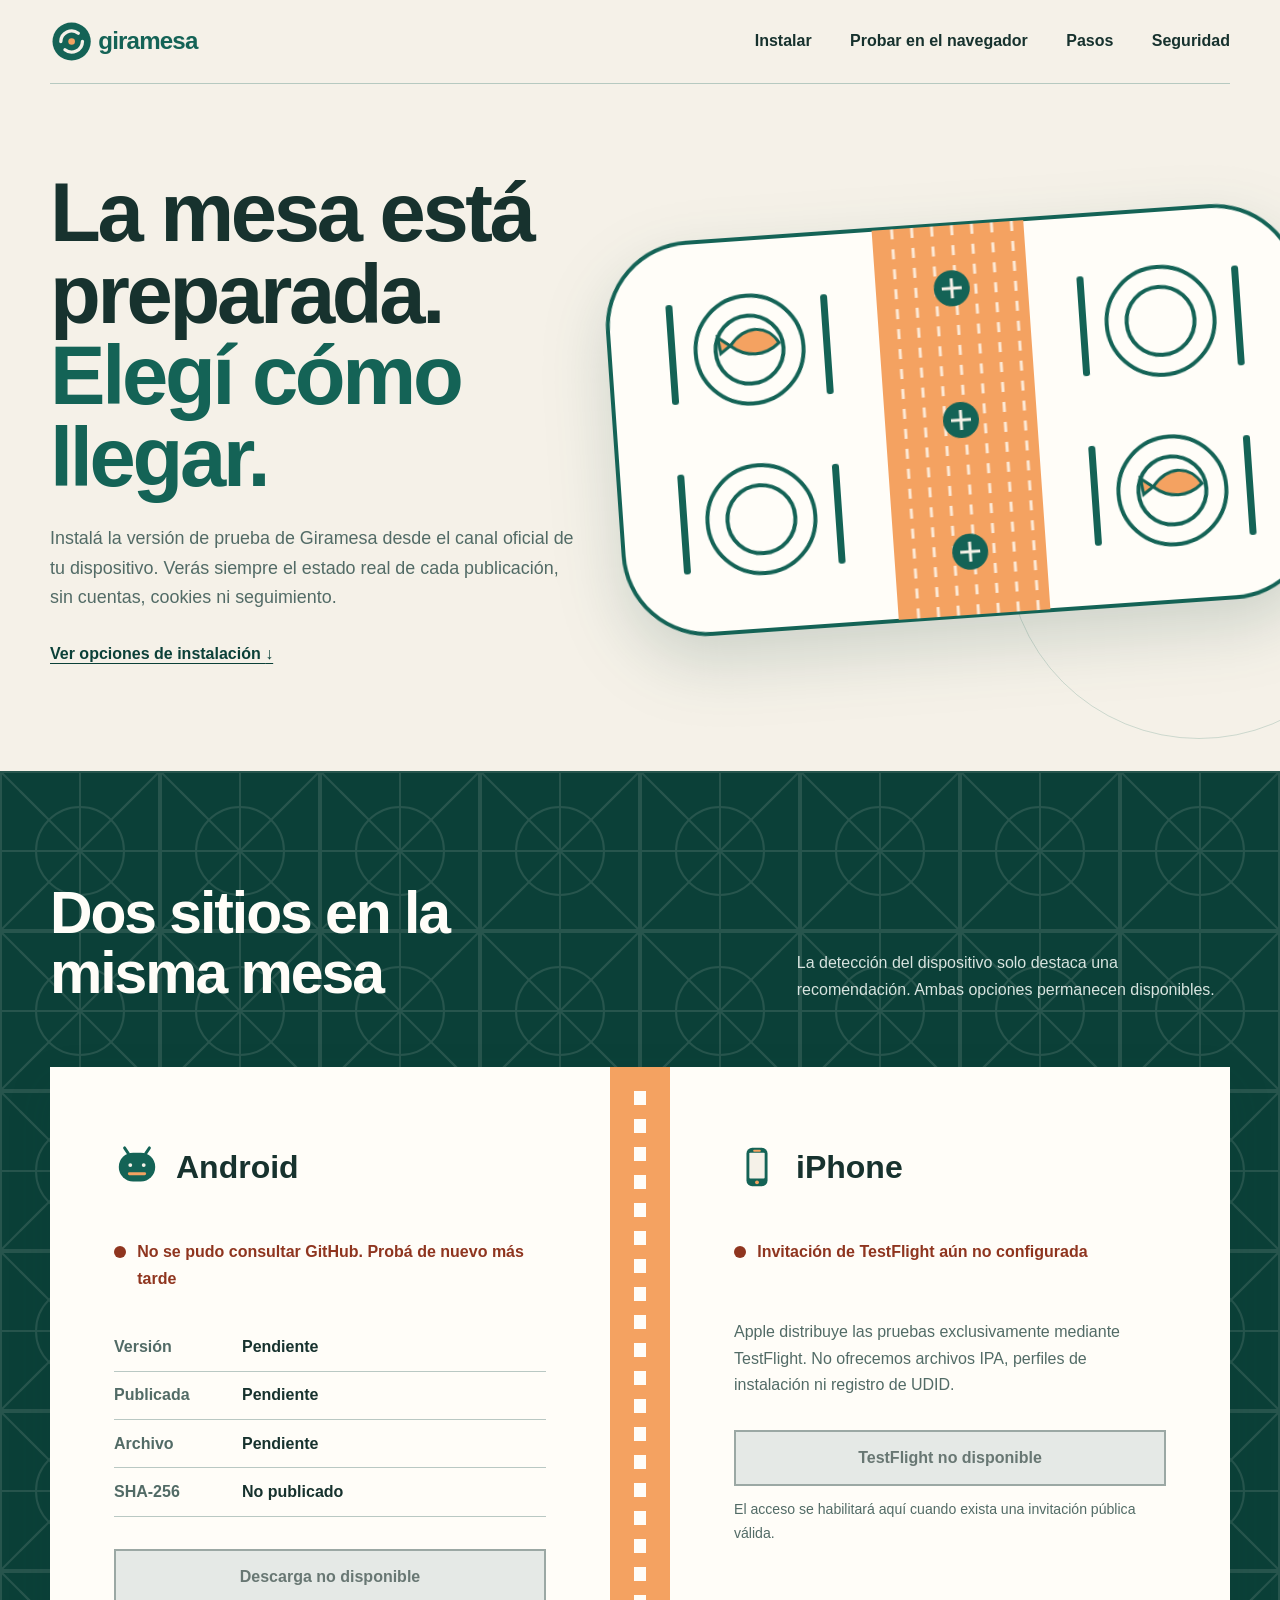
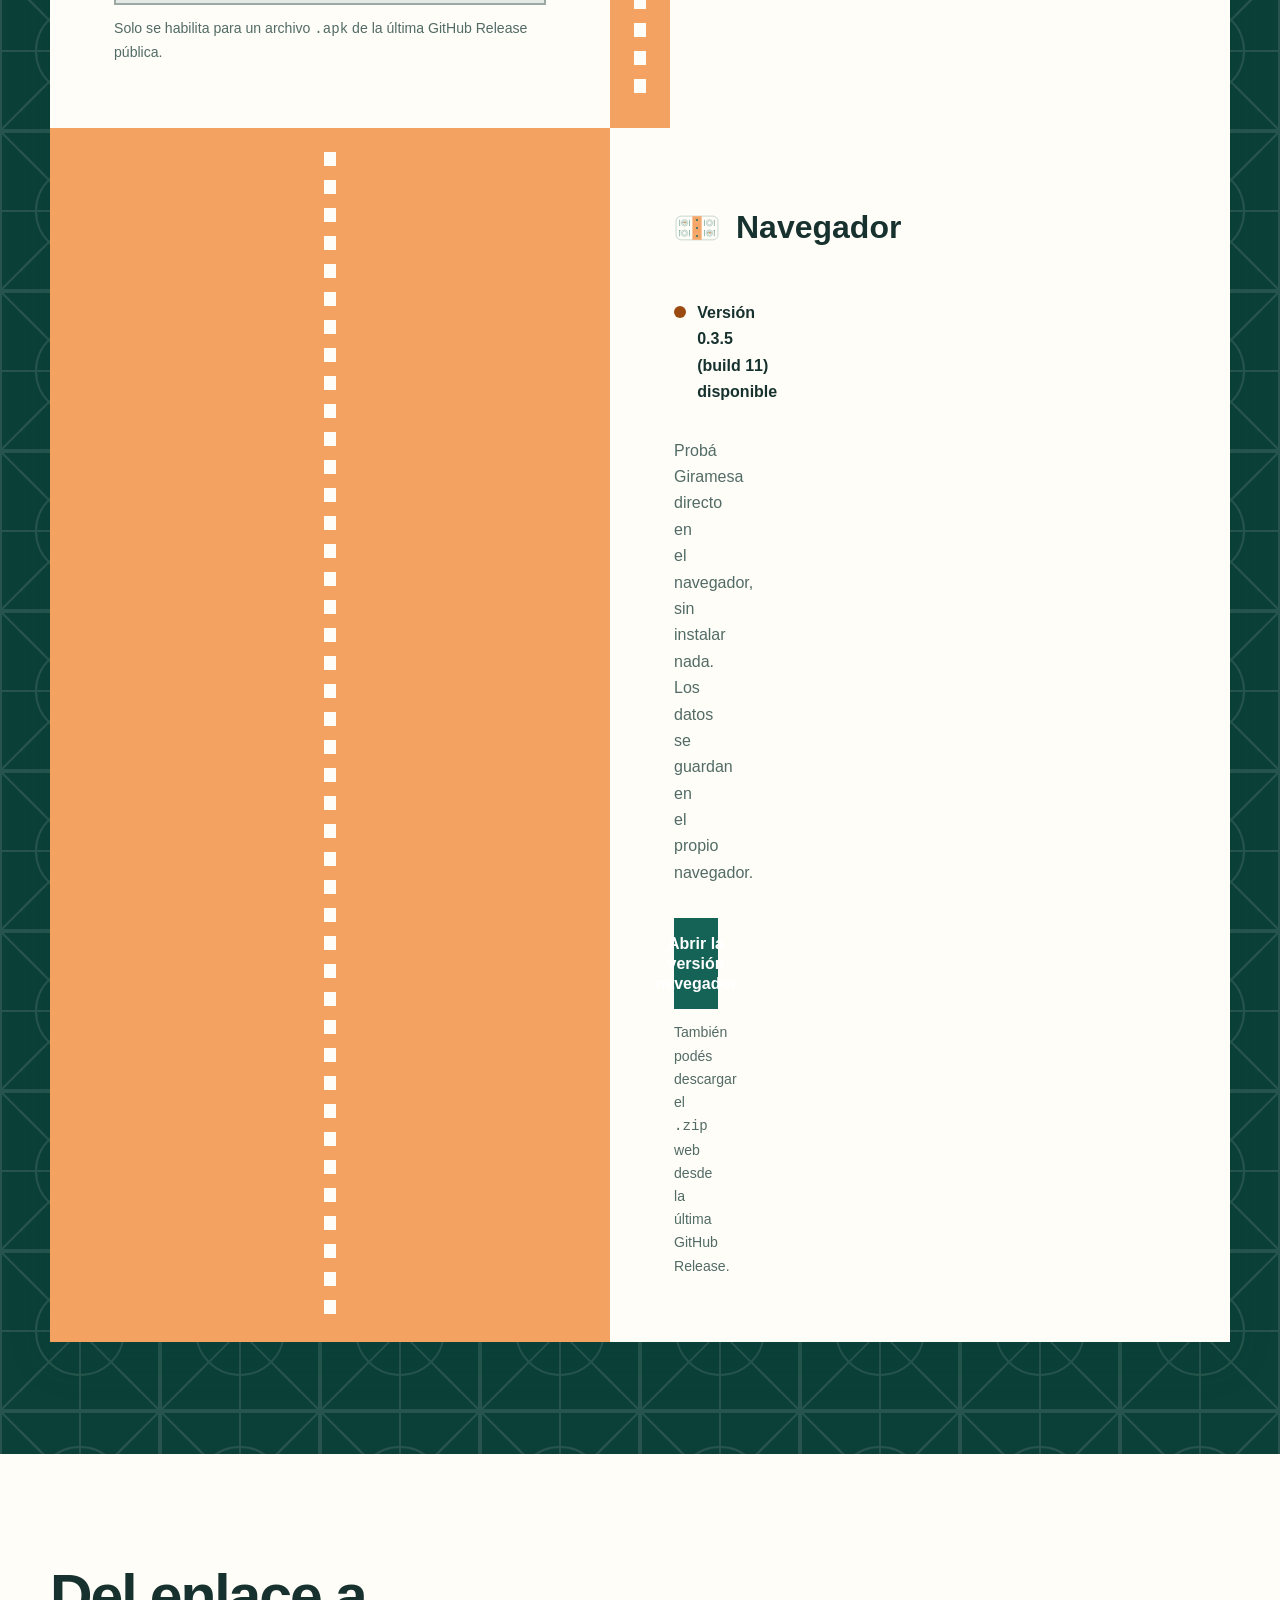
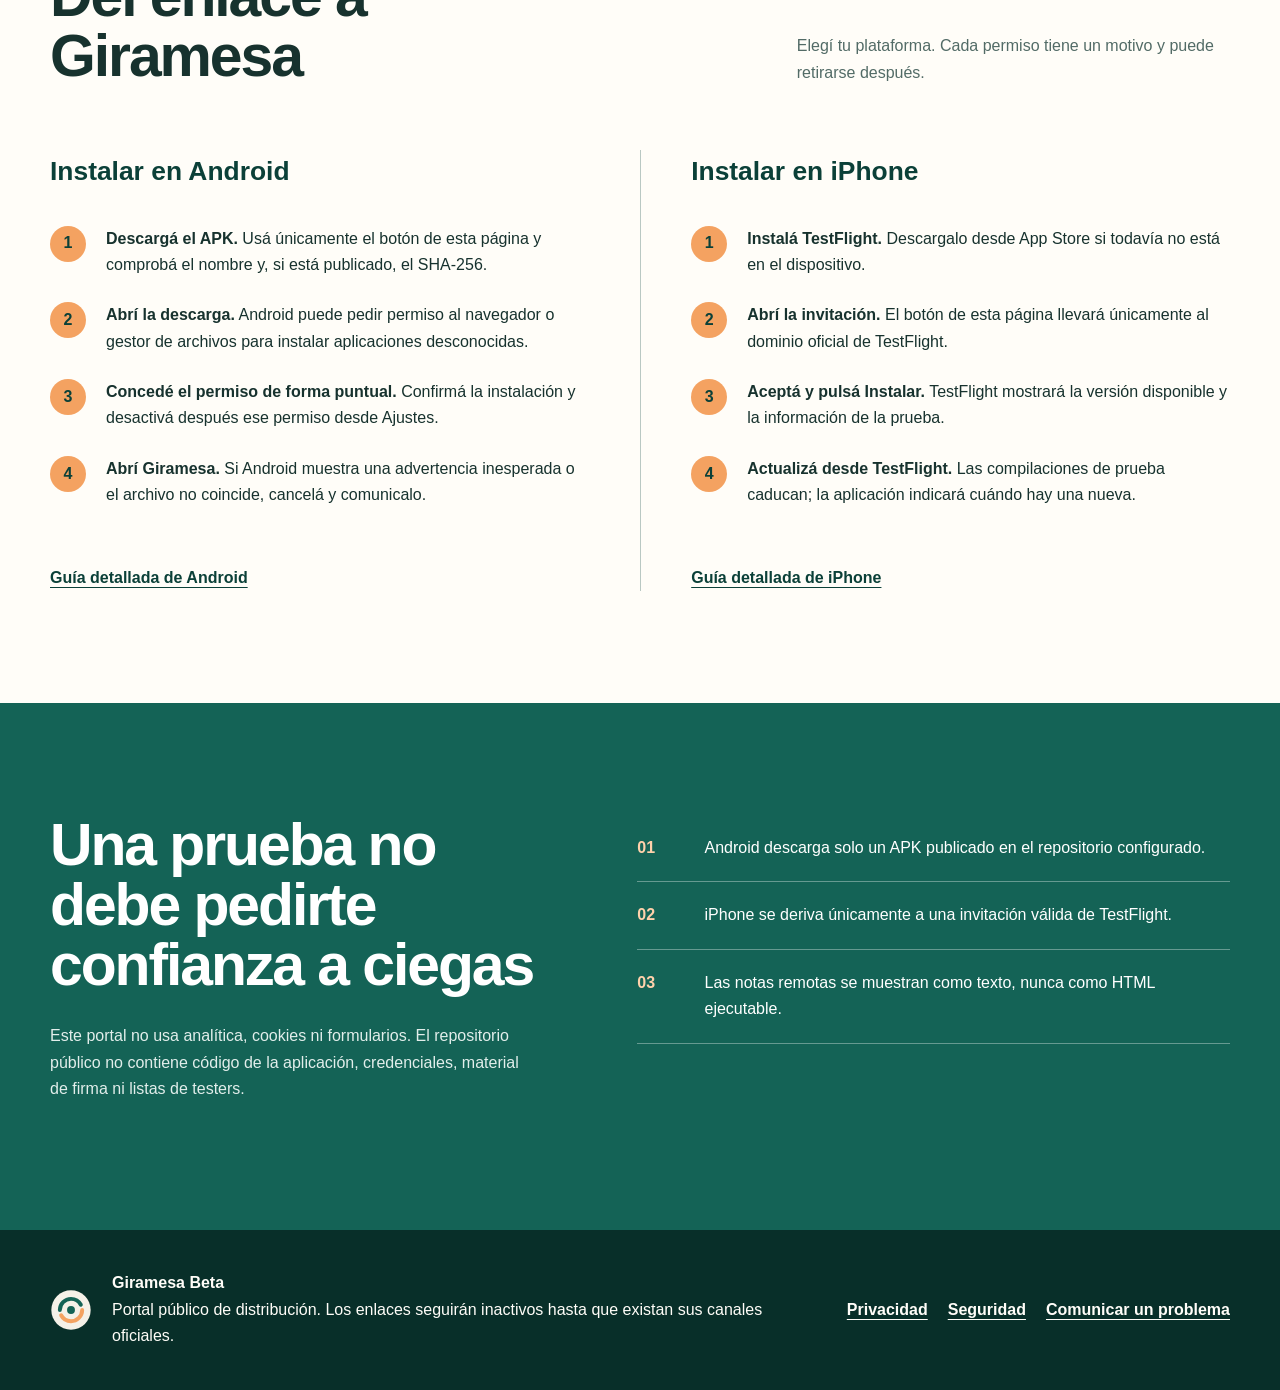
==== docs/index.html @ 60358511 "docs: refresh browser version to 0.3.5+11 (thumb-first bottom bar)" ====
<!doctype html>
<html lang="es">
<head>
  <meta charset="utf-8">
  <meta name="viewport" content="width=device-width, initial-scale=1">
  <meta name="description" content="Portal público de instalación de las versiones de prueba de Giramesa para Android y iPhone.">
  <meta name="referrer" content="no-referrer">
  <meta http-equiv="Content-Security-Policy" content="default-src 'self'; script-src 'self'; style-src 'self'; img-src 'self' data:; connect-src https://api.github.com https://github.com https://release-assets.githubusercontent.com; object-src 'none'; base-uri 'none'; form-action 'none'; upgrade-insecure-requests">
  <title>Giramesa | Versiones de prueba</title>
  <link rel="icon" href="assets/mark.svg" type="image/svg+xml">
  <link rel="stylesheet" href="styles.css">
  <script src="config.js" defer></script>
  <script src="app.js" defer></script>
</head>
<body>
  <!--
  THESIS: Una mesa corrida convierte dos instalaciones distintas en un recorrido compartido y rechaza el escaparate SaaS de tarjetas genéricas.
  OWN-WORLD: Mantel marfil, corredor verde, sobremesa naranja, líneas de azulejo y controles que se leen como carteles de mercado gaditano.
  STORY: La persona reconoce su plataforma, comprueba el estado real, instala con seguridad y sabe dónde pedir ayuda.
  FIRST VIEWPORT: Marca y promesa ocupan la cabecera izquierda; una mesa cenital cruza hacia dos puestos Android/iPhone con la acción Android visible.
  FORM: Mesa corrida gaditana, séptima dirección fundamentada, clave 6f378a23.
  FINISH: unreviewed and undocumented is unfinished; this build ends with the finish review, the verdict, and DESIGN.md
  -->
  <a class="skip-link" href="#contenido">Saltar al contenido</a>
  <header class="site-header">
    <a class="brand" href="#inicio" aria-label="Giramesa, inicio"><img src="assets/wordmark.svg" alt="Giramesa" width="214" height="52"></a>
    <nav aria-label="Navegación principal">
      <a href="#descargas">Instalar</a><a href="./app/">Probar en el navegador</a><a href="#pasos">Pasos</a><a href="#seguridad">Seguridad</a>
    </nav>
  </header>
  <main id="contenido">
    <section class="hero" id="inicio" aria-labelledby="hero-title">
      <div class="hero-copy">
        <h1 id="hero-title">La mesa está preparada.<br><span>Elegí cómo llegar.</span></h1>
        <p class="hero-summary">Instalá la versión de prueba de Giramesa desde el canal oficial de tu dispositivo. Verás siempre el estado real de cada publicación, sin cuentas, cookies ni seguimiento.</p>
        <a class="text-link" href="#descargas">Ver opciones de instalación <span aria-hidden="true">↓</span></a>
      </div>
      <div class="table-scene" aria-hidden="true"><img src="assets/shared-table.svg" alt=""></div>
    </section>
    <section class="downloads" id="descargas" aria-labelledby="downloads-title">
      <div class="section-heading">
        <h2 id="downloads-title">Dos sitios en la misma mesa</h2>
        <p>La detección del dispositivo solo destaca una recomendación. Ambas opciones permanecen disponibles.</p>
      </div>
      <div class="platform-table">
        <article class="platform android" id="android" data-platform="android" aria-labelledby="android-title">
          <div class="place-label">
            <img src="assets/android-mark.svg" alt="" width="46" height="46">
            <div><p class="recommendation" hidden>Recomendado para este dispositivo</p><h3 id="android-title">Android</h3></div>
          </div>
          <div class="release-state" id="android-state" role="status" aria-live="polite"><span class="state-dot" aria-hidden="true"></span><span id="android-status">Consultando la última publicación…</span></div>
          <dl class="release-meta">
            <div><dt>Versión</dt><dd id="android-version">Pendiente</dd></div>
            <div><dt>Publicada</dt><dd id="android-date">Pendiente</dd></div>
            <div><dt>Archivo</dt><dd id="android-file">Pendiente</dd></div>
            <div><dt>SHA-256</dt><dd id="android-checksum">No publicado</dd></div>
          </dl>
          <a class="button primary" id="android-download" aria-disabled="true" tabindex="-1">Descarga no disponible</a>
          <p class="action-note">Solo se habilita para un archivo <code>.apk</code> de la última GitHub Release pública.</p>
          <details class="release-notes" id="release-notes-panel" hidden><summary>Qué cambia en esta versión</summary><p id="android-notes"></p></details>
        </article>
        <div class="table-divider" aria-hidden="true"><span></span></div>
        <article class="platform ios" id="iphone" data-platform="ios" aria-labelledby="ios-title">
          <div class="place-label">
            <img src="assets/apple-mark.svg" alt="" width="46" height="46">
            <div><p class="recommendation" hidden>Recomendado para este dispositivo</p><h3 id="ios-title">iPhone</h3></div>
          </div>
          <div class="release-state is-unavailable" id="ios-state" role="status"><span class="state-dot" aria-hidden="true"></span><span id="ios-status">Invitación de TestFlight aún no configurada</span></div>
          <p class="platform-copy">Apple distribuye las pruebas exclusivamente mediante TestFlight. No ofrecemos archivos IPA, perfiles de instalación ni registro de UDID.</p>
          <a class="button secondary" id="ios-testflight" aria-disabled="true" tabindex="-1">TestFlight no disponible</a>
          <p class="action-note">El acceso se habilitará aquí cuando exista una invitación pública válida.</p>
        </article>
        <div class="table-divider" aria-hidden="true"><span></span></div>
        <article class="platform web" id="navegador" data-platform="web" aria-labelledby="web-title">
          <div class="place-label">
            <img src="assets/shared-table.svg" alt="" width="46" height="46">
            <div><p class="recommendation" hidden>Sin instalación</p><h3 id="web-title">Navegador</h3></div>
          </div>
          <div class="release-state" id="web-state" role="status"><span class="state-dot" aria-hidden="true"></span><span id="web-status">Versión 0.3.5 (build 11) disponible</span></div>
          <p class="platform-copy">Probá Giramesa directo en el navegador, sin instalar nada. Los datos se guardan en el propio navegador.</p>
          <a class="button primary" id="web-open" href="./app/">Abrir la versión navegador</a>
          <p class="action-note">También podés descargar el <code>.zip</code> web desde la última GitHub Release.</p>
        </article>
      </div>
    </section>
    <section class="steps" id="pasos" aria-labelledby="steps-title">
      <div class="section-heading compact"><h2 id="steps-title">Del enlace a Giramesa</h2><p>Elegí tu plataforma. Cada permiso tiene un motivo y puede retirarse después.</p></div>
      <div class="step-lanes">
        <section aria-labelledby="android-steps-title">
          <h3 id="android-steps-title">Instalar en Android</h3>
          <ol>
            <li><strong>Descargá el APK.</strong> Usá únicamente el botón de esta página y comprobá el nombre y, si está publicado, el SHA-256.</li>
            <li><strong>Abrí la descarga.</strong> Android puede pedir permiso al navegador o gestor de archivos para instalar aplicaciones desconocidas.</li>
            <li><strong>Concedé el permiso de forma puntual.</strong> Confirmá la instalación y desactivá después ese permiso desde Ajustes.</li>
            <li><strong>Abrí Giramesa.</strong> Si Android muestra una advertencia inesperada o el archivo no coincide, cancelá y comunicalo.</li>
          </ol>
          <a class="doc-link" href="https://github.com/wertyMSD/giramesa-beta/blob/main/android/INSTALL.md">Guía detallada de Android</a>
        </section>
        <section aria-labelledby="ios-steps-title">
          <h3 id="ios-steps-title">Instalar en iPhone</h3>
          <ol>
            <li><strong>Instalá TestFlight.</strong> Descargalo desde App Store si todavía no está en el dispositivo.</li>
            <li><strong>Abrí la invitación.</strong> El botón de esta página llevará únicamente al dominio oficial de TestFlight.</li>
            <li><strong>Aceptá y pulsá Instalar.</strong> TestFlight mostrará la versión disponible y la información de la prueba.</li>
            <li><strong>Actualizá desde TestFlight.</strong> Las compilaciones de prueba caducan; la aplicación indicará cuándo hay una nueva.</li>
          </ol>
          <a class="doc-link" href="https://github.com/wertyMSD/giramesa-beta/blob/main/ios/TESTFLIGHT.md">Guía detallada de iPhone</a>
        </section>
      </div>
    </section>
    <section class="trust" id="seguridad" aria-labelledby="trust-title">
      <div><h2 id="trust-title">Una prueba no debe pedirte confianza a ciegas</h2><p>Este portal no usa analítica, cookies ni formularios. El repositorio público no contiene código de la aplicación, credenciales, material de firma ni listas de testers.</p></div>
      <ul class="trust-list">
        <li><span>01</span> Android descarga solo un APK publicado en el repositorio configurado.</li>
        <li><span>02</span> iPhone se deriva únicamente a una invitación válida de TestFlight.</li>
        <li><span>03</span> Las notas remotas se muestran como texto, nunca como HTML ejecutable.</li>
      </ul>
    </section>
  </main>
  <footer>
    <img src="assets/mark.svg" alt="" width="42" height="42">
    <p><strong>Giramesa Beta</strong><br>Portal público de distribución. Los enlaces seguirán inactivos hasta que existan sus canales oficiales.</p>
    <div><a href="https://github.com/wertyMSD/giramesa-beta/blob/main/PRIVACY.md">Privacidad</a><a href="https://github.com/wertyMSD/giramesa-beta/blob/main/SECURITY.md">Seguridad</a><a id="feedback-link" href="https://github.com/wertyMSD/giramesa-beta/issues/new/choose" rel="noopener noreferrer">Comunicar un problema</a></div>
  </footer>
</body>
</html>
---- docs/styles.css ----
:root {
  --green: #146356;
  --green-dark: #0b4038;
  --orange: #f4a261;
  --orange-dark: #9b4b11;
  --cream: #f5f1e8;
  --paper: #fffdf8;
  --ink: #17322e;
  --muted: #526b66;
  --line: #b9c8c3;
  --error: #8f351f;
  --focus: #005fcc;
  --shadow: 0 18px 42px rgba(11, 64, 56, 0.14);
  --body-font: Aptos, "Trebuchet MS", Verdana, sans-serif;
}

* { box-sizing: border-box; }
html { scroll-behavior: smooth; background: var(--cream); }
body {
  margin: 0;
  color: var(--ink);
  background: var(--cream);
  font-family: var(--body-font);
  font-size: 1rem;
  line-height: 1.65;
}
a { color: inherit; }
a:focus-visible, summary:focus-visible { outline: 3px solid var(--focus); outline-offset: 4px; }
.skip-link { position: fixed; z-index: 100; top: .75rem; left: .75rem; padding: .65rem 1rem; color: white; background: var(--green-dark); transform: translateY(-180%); }
.skip-link:focus { transform: translateY(0); }
.site-header { display: flex; align-items: center; justify-content: space-between; width: min(1180px, calc(100% - 40px)); margin: 0 auto; padding: 1.25rem 0; border-bottom: 1px solid rgba(20, 99, 86, .28); }
.brand { display: inline-flex; }
.brand img { display: block; width: 178px; height: auto; }
nav { display: flex; gap: clamp(1rem, 3vw, 2.6rem); }
nav a, footer a, .text-link, .doc-link { font-weight: 700; text-decoration-thickness: 1px; text-underline-offset: .28em; }
nav a { text-decoration: none; }
nav a:hover { text-decoration: underline; }
main { overflow: hidden; }
.hero { position: relative; display: grid; grid-template-columns: minmax(0, .9fr) minmax(420px, 1.1fr); align-items: center; min-height: 650px; width: min(1280px, 100%); margin: 0 auto; padding: 5.5rem max(20px, calc((100% - 1180px) / 2)) 6.5rem; }
.hero::after { position: absolute; right: -7rem; bottom: 2rem; width: 24rem; height: 24rem; border: 1px solid rgba(20, 99, 86, .18); border-radius: 50%; content: ""; }
.hero-copy { position: relative; z-index: 2; min-width: 0; max-width: 680px; }
h1, h2, h3, p { margin-top: 0; }
h1 { max-width: 12ch; margin-bottom: 1.6rem; font-size: clamp(3rem, 6.5vw, 5.6rem); line-height: .98; letter-spacing: -.04em; }
h1 span { color: var(--green); }
.hero-summary { max-width: 64ch; margin-bottom: 1.75rem; color: var(--muted); font-size: 1.12rem; }
.text-link { color: var(--green-dark); }
.table-scene { position: relative; z-index: 1; width: min(760px, 64vw); margin-right: -18vw; transform: rotate(-4deg); filter: drop-shadow(0 26px 32px rgba(11, 64, 56, .17)); animation: settle-table 700ms cubic-bezier(.16, 1, .3, 1) both; }
.table-scene img { display: block; width: 100%; height: auto; }
.downloads { position: relative; padding: 7rem max(20px, calc((100% - 1180px) / 2)); color: var(--paper); background: var(--green-dark); }
.downloads::before { position: absolute; inset: 0; opacity: .12; background-image: url("assets/tile-pattern.svg"); background-size: 160px; content: ""; pointer-events: none; }
.section-heading, .platform-table { position: relative; z-index: 1; }
.section-heading { display: grid; grid-template-columns: minmax(0, 1fr) minmax(280px, .62fr); align-items: end; gap: 3rem; margin-bottom: 4rem; }
.section-heading h2, .trust h2 { max-width: 16ch; margin-bottom: 0; font-size: clamp(2.2rem, 4.6vw, 4.4rem); line-height: 1.02; letter-spacing: -.035em; }
.section-heading p { max-width: 54ch; margin-bottom: 0; color: #d7e3df; }
.platform-table { display: grid; grid-template-columns: minmax(0, 1fr) 60px minmax(0, 1fr); min-height: 560px; color: var(--ink); background: var(--paper); box-shadow: var(--shadow); }
.platform { padding: clamp(2rem, 5vw, 4rem); }
.place-label { display: flex; align-items: center; gap: 1rem; min-height: 72px; margin-bottom: 2.25rem; }
.place-label img { flex: 0 0 auto; }
.recommendation { margin-bottom: .15rem; color: var(--orange-dark); font-size: .78rem; font-weight: 800; letter-spacing: .03em; text-transform: uppercase; }
.platform h3 { margin-bottom: 0; font-size: 2rem; line-height: 1.1; }
.is-recommended .place-label img { border-radius: 50%; box-shadow: 0 0 0 6px var(--orange); }
.release-state { display: flex; align-items: flex-start; gap: .7rem; min-height: 3rem; margin-bottom: 2rem; font-weight: 700; }
.state-dot { flex: 0 0 auto; width: .75rem; height: .75rem; margin-top: .4rem; border-radius: 50%; background: var(--orange-dark); }
.release-state.is-ready .state-dot { background: var(--green); }
.release-state.is-unavailable { color: var(--error); }
.release-state.is-unavailable .state-dot { background: var(--error); }
.release-meta { margin: 0 0 2rem; }
.release-meta div { display: grid; grid-template-columns: 7rem minmax(0, 1fr); gap: 1rem; padding: .65rem 0; border-bottom: 1px solid var(--line); }
.release-meta dt { color: var(--muted); font-weight: 700; }
.release-meta dd { margin: 0; overflow-wrap: anywhere; font-weight: 700; }
.button { display: flex; align-items: center; justify-content: center; width: 100%; min-height: 3.5rem; padding: .85rem 1.25rem; border: 2px solid var(--green); font-weight: 800; line-height: 1.25; text-align: center; text-decoration: none; transition: background-color 180ms ease-out, color 180ms ease-out, transform 180ms ease-out, box-shadow 180ms ease-out; }
.button.primary { color: white; background: var(--green); }
.button.secondary { color: var(--green-dark); background: transparent; }
.button[href]:hover { transform: translateY(-2px); box-shadow: 0 8px 18px rgba(11, 64, 56, .18); }
.button[href]:active { transform: translateY(0); }
.button[aria-disabled="true"] { color: #687773; background: #e5e9e6; border-color: #9ba8a4; cursor: not-allowed; }
.action-note { margin: .75rem 0 0; color: var(--muted); font-size: .88rem; }
code { font-family: "Courier New", monospace; }
.platform-copy { max-width: 54ch; margin-bottom: 2rem; color: var(--muted); }
.release-notes { margin-top: 2rem; border-top: 1px solid var(--line); }
.release-notes summary { padding: 1rem 0; font-weight: 800; cursor: pointer; }
.release-notes p { max-height: 15rem; overflow: auto; white-space: pre-wrap; }
.table-divider { display: flex; align-items: stretch; justify-content: center; padding: 1.5rem 0; background: var(--orange); }
.table-divider span { width: 12px; background: repeating-linear-gradient(to bottom, var(--paper) 0 14px, transparent 14px 28px); }
.steps { padding: 7rem max(20px, calc((100% - 1180px) / 2)); background: var(--paper); }
.steps .section-heading p { color: var(--muted); }
.step-lanes { display: grid; grid-template-columns: repeat(2, minmax(0, 1fr)); gap: clamp(3rem, 8vw, 8rem); }
.step-lanes section { position: relative; }
.step-lanes section + section::before { position: absolute; top: 0; bottom: 0; left: clamp(-4rem, -4vw, -1.5rem); width: 1px; background: var(--line); content: ""; }
.step-lanes h3 { margin-bottom: 2rem; color: var(--green-dark); font-size: 1.65rem; }
.step-lanes ol { margin: 0 0 2rem; padding: 0; list-style: none; counter-reset: steps; }
.step-lanes li { position: relative; min-height: 4.4rem; padding: 0 0 1.5rem 3.5rem; counter-increment: steps; }
.step-lanes li::before { position: absolute; top: 0; left: 0; display: grid; place-items: center; width: 2.25rem; height: 2.25rem; color: var(--green-dark); background: var(--orange); border-radius: 50%; content: counter(steps); font-weight: 900; }
.doc-link { color: var(--green-dark); }
.trust { display: grid; grid-template-columns: minmax(0, .9fr) minmax(360px, 1.1fr); gap: clamp(3rem, 8vw, 8rem); padding: 7rem max(20px, calc((100% - 1180px) / 2)); color: white; background: var(--green); }
.trust h2 { margin-bottom: 1.75rem; }
.trust p { max-width: 58ch; color: #e2eeeb; }
.trust-list { margin: 0; padding: 0; list-style: none; }
.trust-list li { display: grid; grid-template-columns: 3.2rem 1fr; gap: 1rem; padding: 1.25rem 0; border-bottom: 1px solid rgba(255, 255, 255, .35); }
.trust-list span { color: #ffd1ab; font-weight: 900; }
footer { display: grid; grid-template-columns: auto minmax(0, 1fr) auto; align-items: center; gap: 1.25rem; padding: 2.5rem max(20px, calc((100% - 1180px) / 2)); color: var(--paper); background: #082f29; }
footer p { margin: 0; }
footer div { display: flex; flex-wrap: wrap; gap: 1.25rem; }
@keyframes settle-table {
  from { opacity: .35; transform: translateX(4rem) rotate(-7deg); filter: blur(6px) drop-shadow(0 26px 32px rgba(11, 64, 56, .17)); }
  to { opacity: 1; transform: translateX(0) rotate(-4deg); filter: blur(0) drop-shadow(0 26px 32px rgba(11, 64, 56, .17)); }
}
@media (max-width: 900px) {
  .hero { grid-template-columns: minmax(0, 1fr); min-height: auto; padding-top: 4.5rem; }
  .hero > * { min-width: 0; }
  .table-scene { width: 720px; margin: 2.5rem 0 -12rem 18vw; }
  .section-heading { grid-template-columns: 1fr; gap: 1.25rem; }
  .platform-table { grid-template-columns: 1fr; }
  .table-divider { min-height: 46px; padding: 0; }
  .table-divider span { width: 100%; background: repeating-linear-gradient(to right, var(--paper) 0 14px, transparent 14px 28px); }
  .trust { grid-template-columns: 1fr; }
  footer { grid-template-columns: auto 1fr; }
  footer div { grid-column: 1 / -1; }
}
@media (max-width: 640px) {
  .site-header { align-items: flex-start; width: min(100% - 32px, 1180px); }
  .brand img { width: 142px; }
  nav { flex-direction: column; gap: .15rem; align-items: flex-end; }
  nav a { padding: .15rem 0; }
  .hero { padding: 3.5rem 16px 5rem; }
  h1 { font-size: clamp(2.8rem, 15vw, 4.3rem); }
  .table-scene { width: 570px; margin: 2rem 0 -9rem 6vw; }
  .downloads, .steps, .trust { padding: 5rem 16px; }
  .section-heading { margin-bottom: 2.75rem; }
  .platform { padding: 2rem 1.25rem 2.5rem; }
  .release-meta div { grid-template-columns: 5.4rem minmax(0, 1fr); gap: .6rem; }
  .step-lanes { grid-template-columns: 1fr; gap: 4rem; }
  .step-lanes section + section::before { top: -2rem; right: 0; bottom: auto; left: 0; width: 100%; height: 1px; }
  footer { padding: 2.5rem 16px; }
}
@media (prefers-reduced-motion: reduce) {
  html { scroll-behavior: auto; }
  *, *::before, *::after { animation-duration: .01ms !important; animation-iteration-count: 1 !important; transition-duration: .01ms !important; }
}
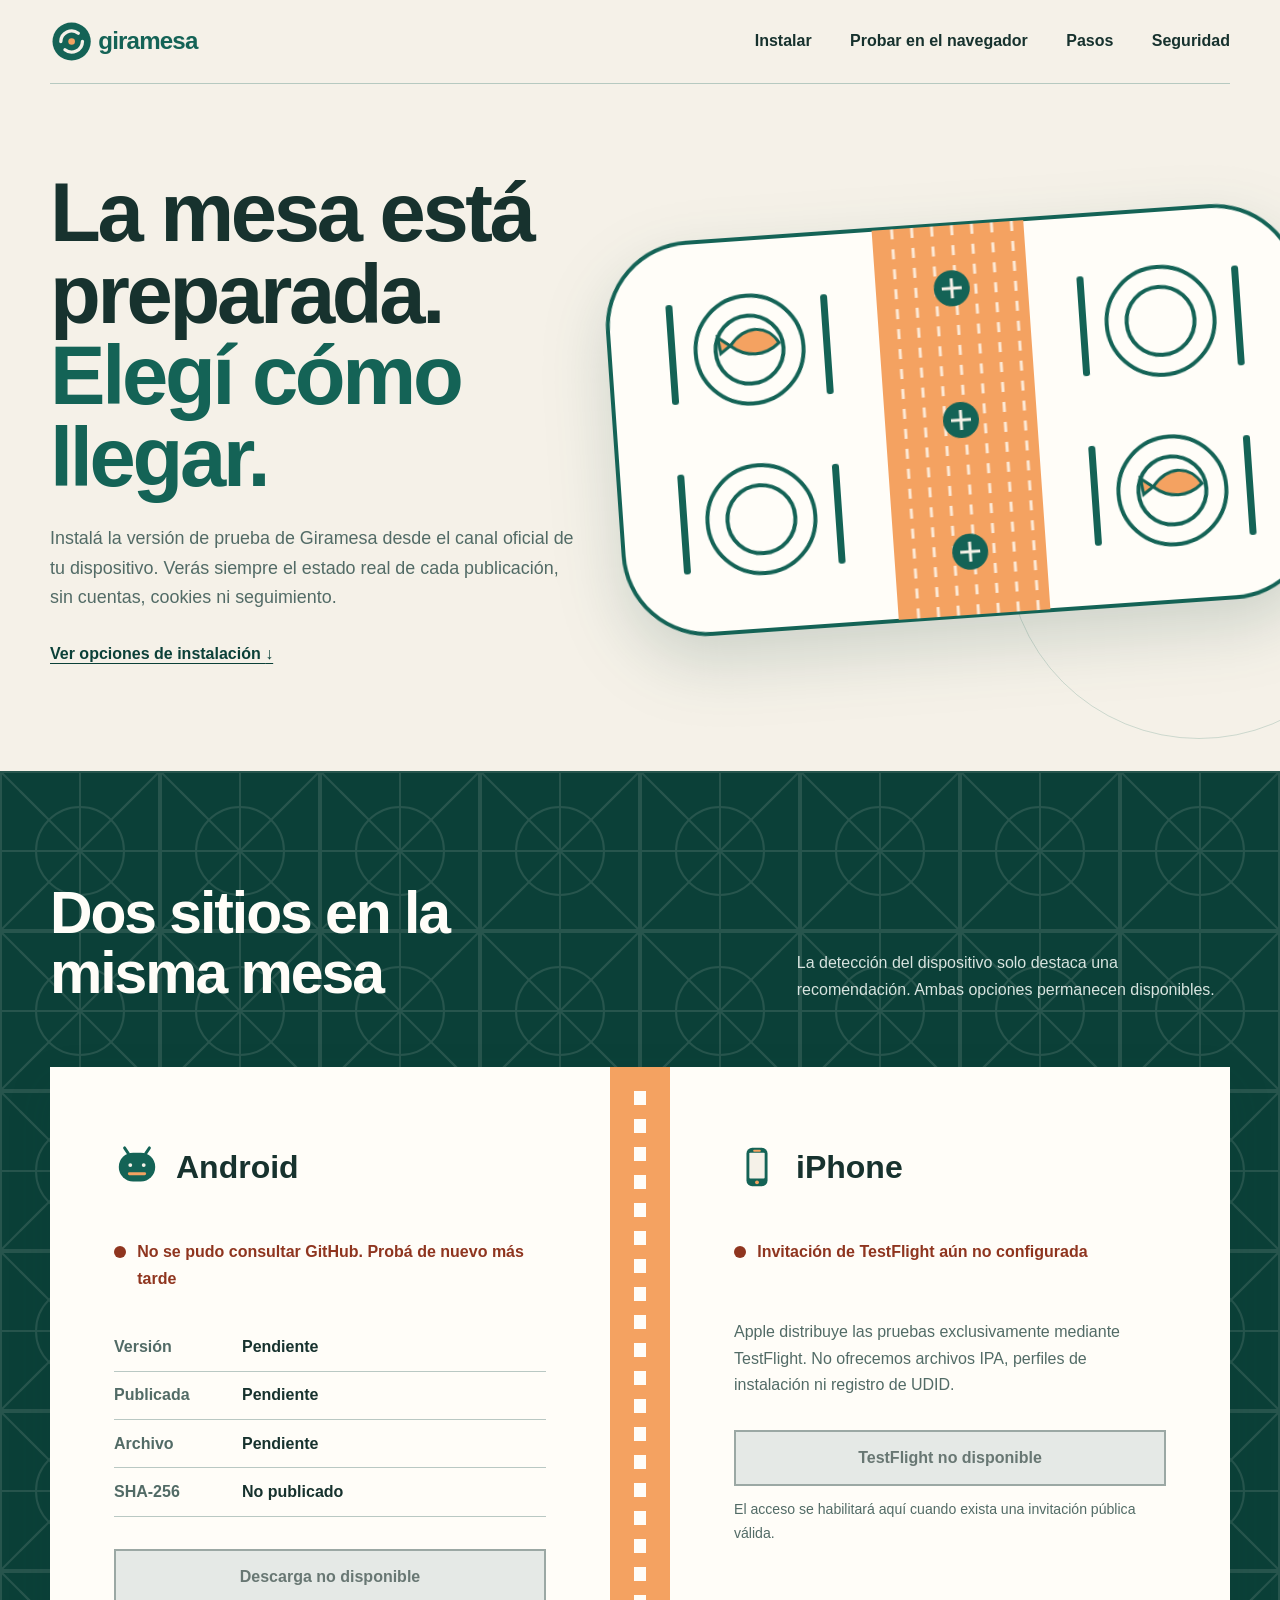
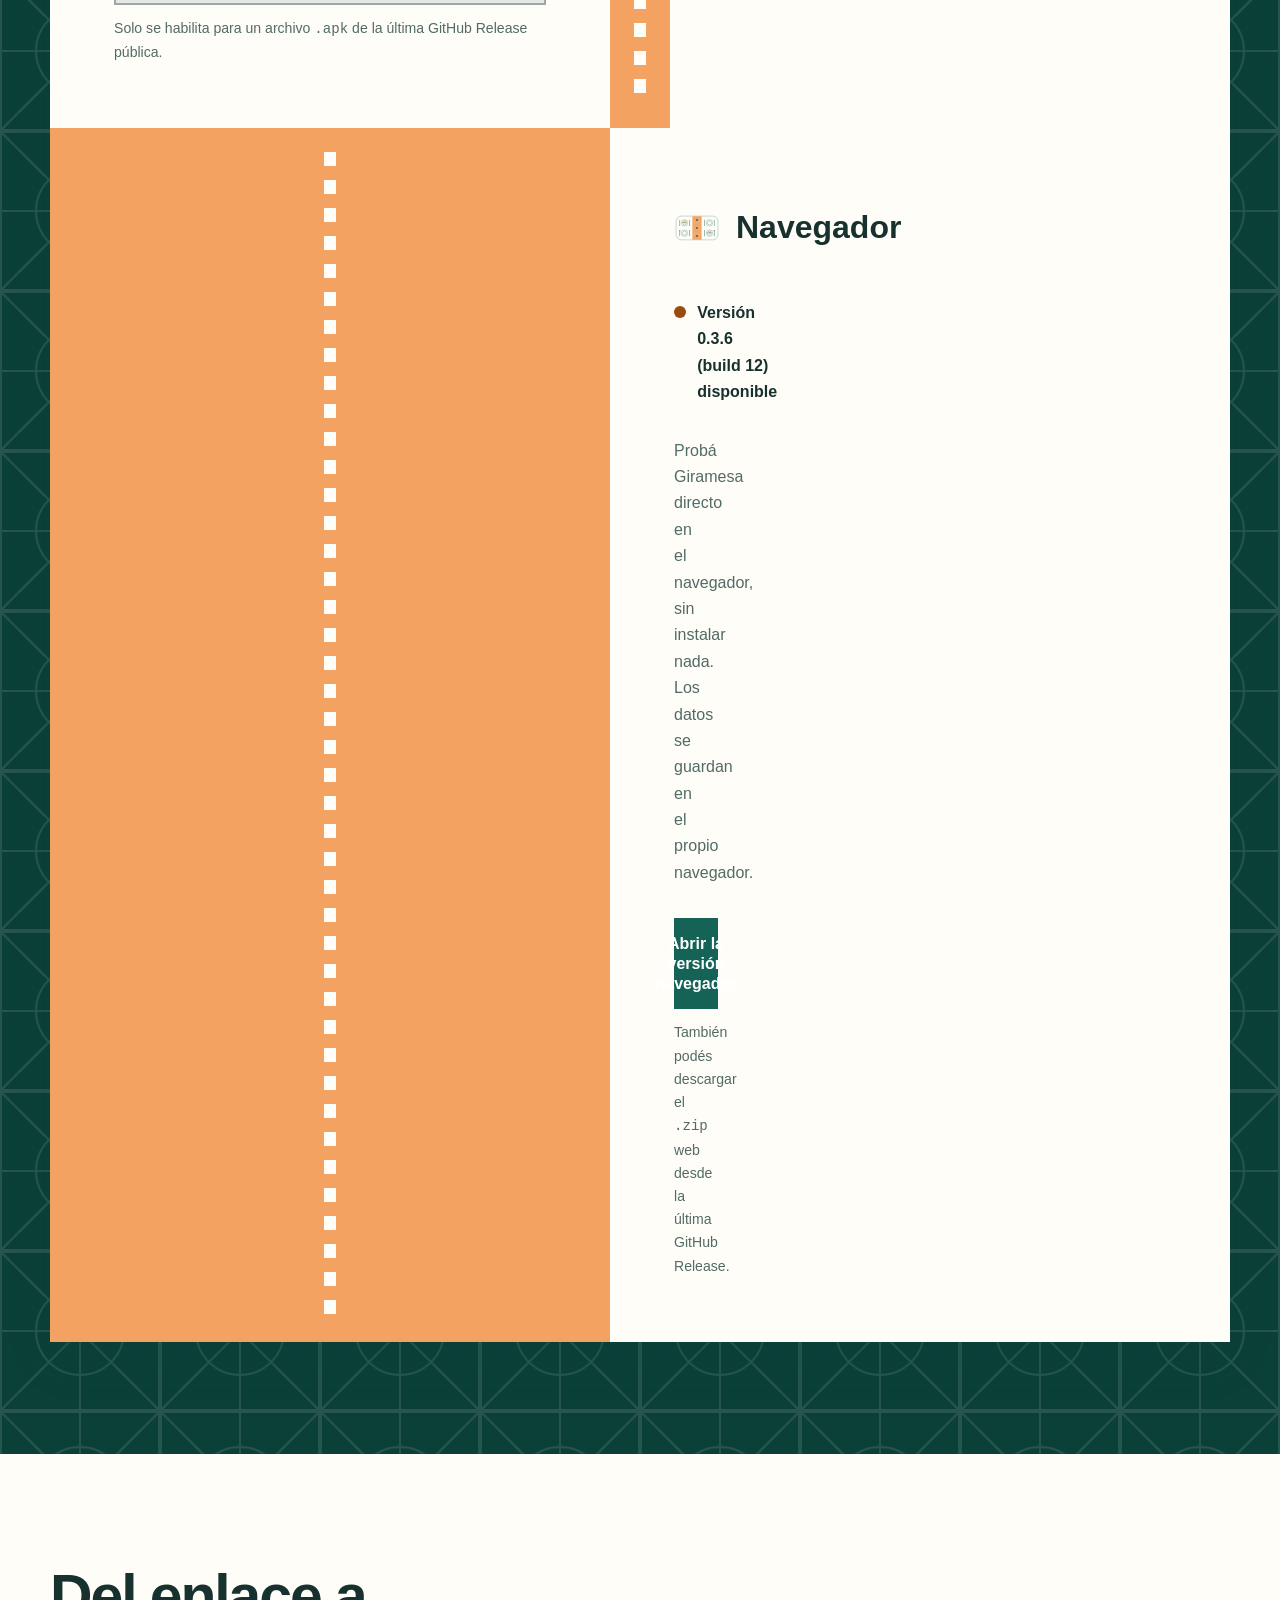
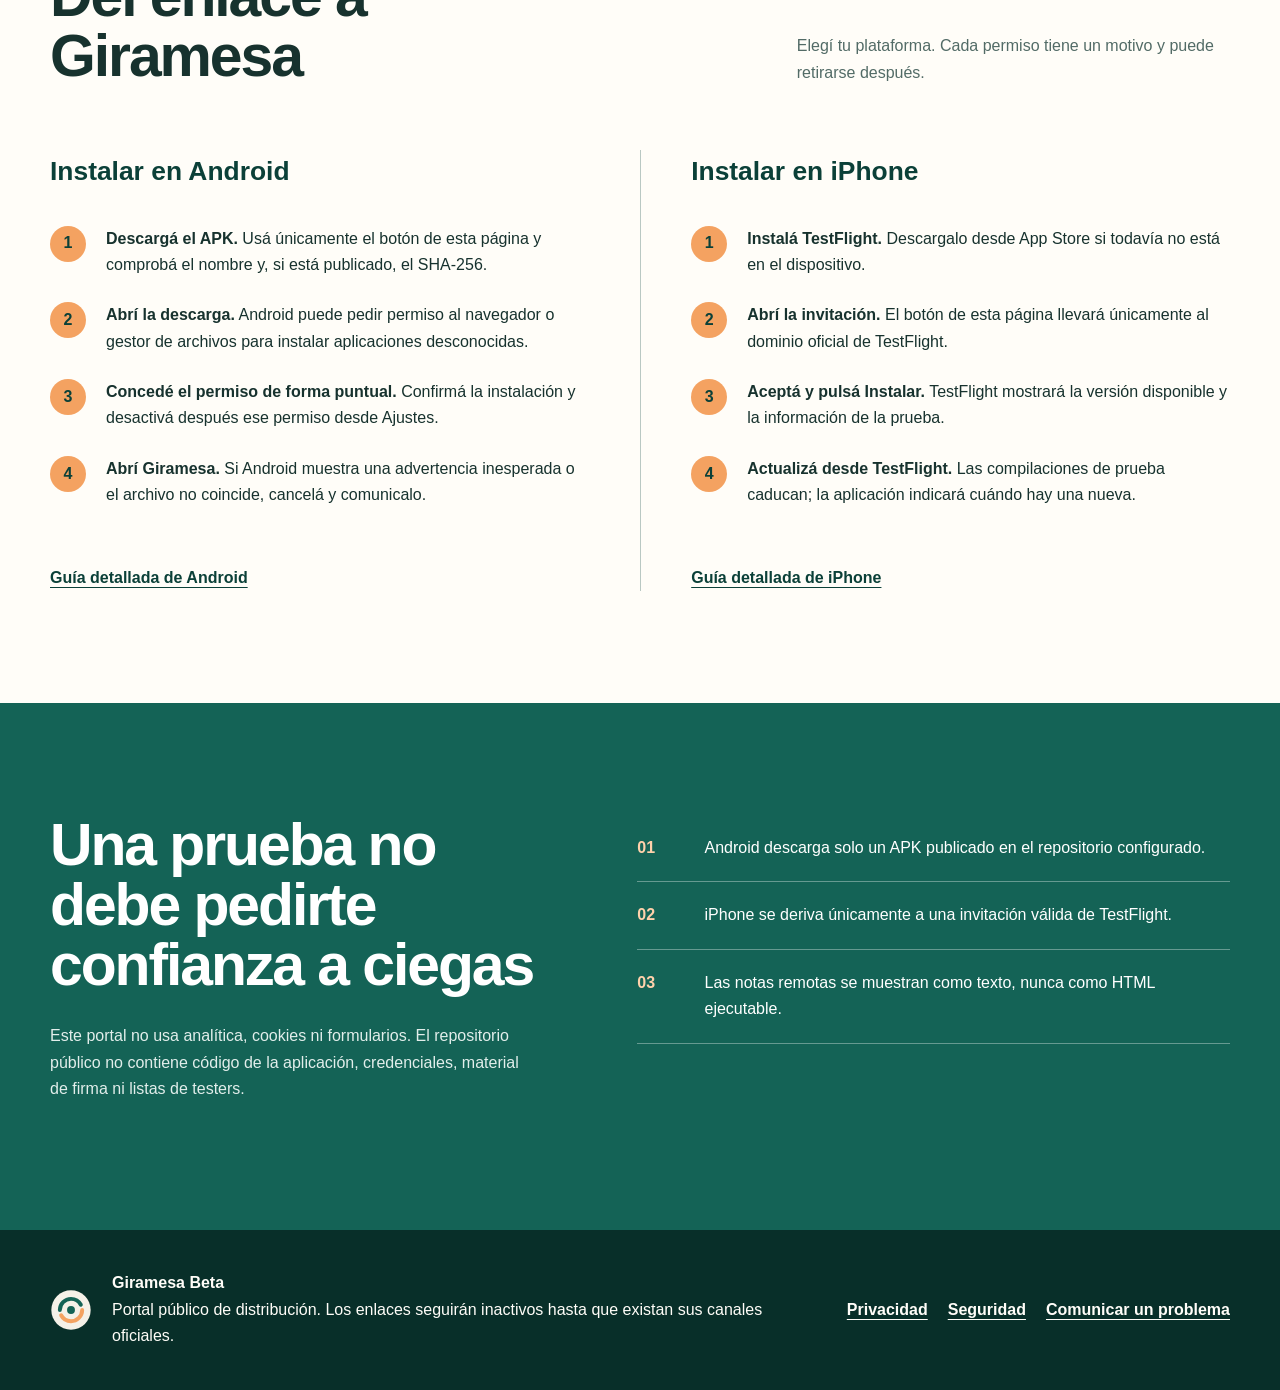
==== commit 4c56c1cd: "docs: refresh browser version to 0.3.6+12 (API status indicator)" ====
--- a/docs/index.html
+++ b/docs/index.html
@@ -76,7 +76,7 @@
             <img src="assets/shared-table.svg" alt="" width="46" height="46">
             <div><p class="recommendation" hidden>Sin instalación</p><h3 id="web-title">Navegador</h3></div>
           </div>
-          <div class="release-state" id="web-state" role="status"><span class="state-dot" aria-hidden="true"></span><span id="web-status">Versión 0.3.5 (build 11) disponible</span></div>
+          <div class="release-state" id="web-state" role="status"><span class="state-dot" aria-hidden="true"></span><span id="web-status">Versión 0.3.6 (build 12) disponible</span></div>
           <p class="platform-copy">Probá Giramesa directo en el navegador, sin instalar nada. Los datos se guardan en el propio navegador.</p>
           <a class="button primary" id="web-open" href="./app/">Abrir la versión navegador</a>
           <p class="action-note">También podés descargar el <code>.zip</code> web desde la última GitHub Release.</p>
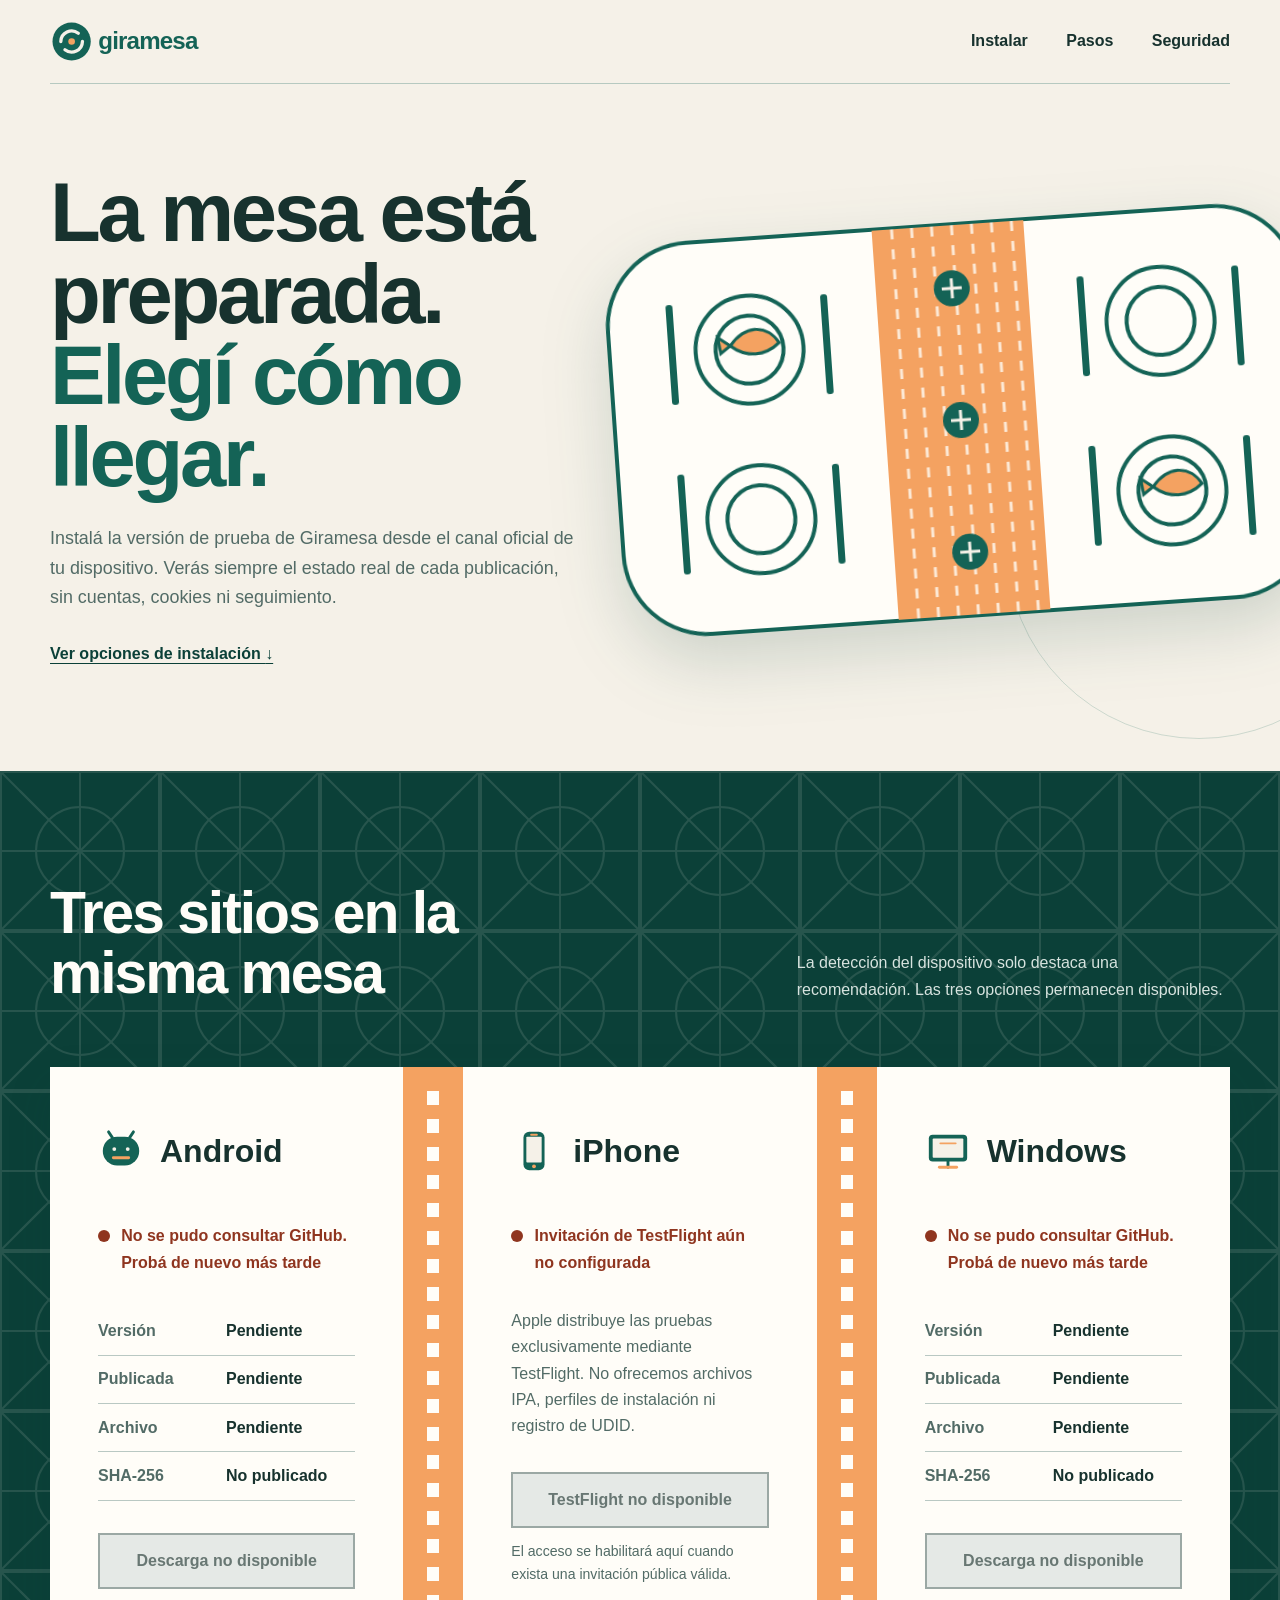
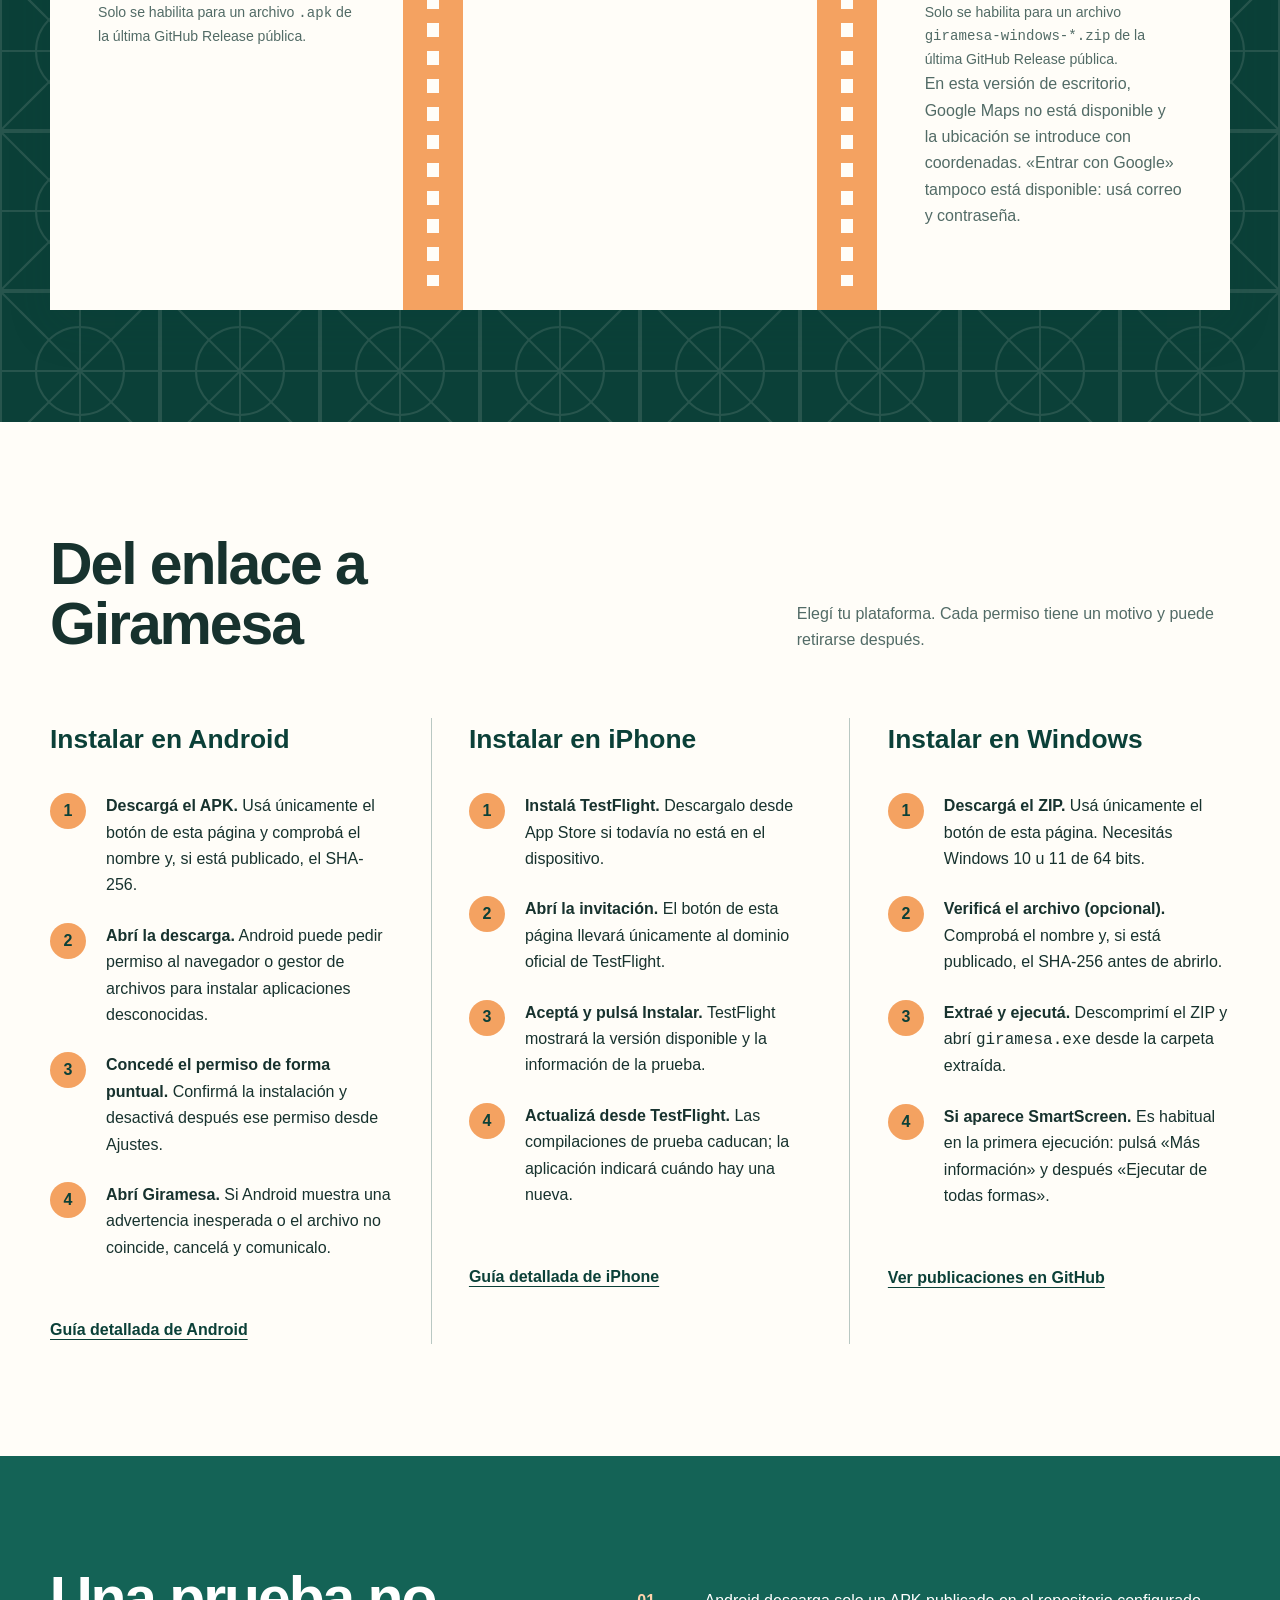
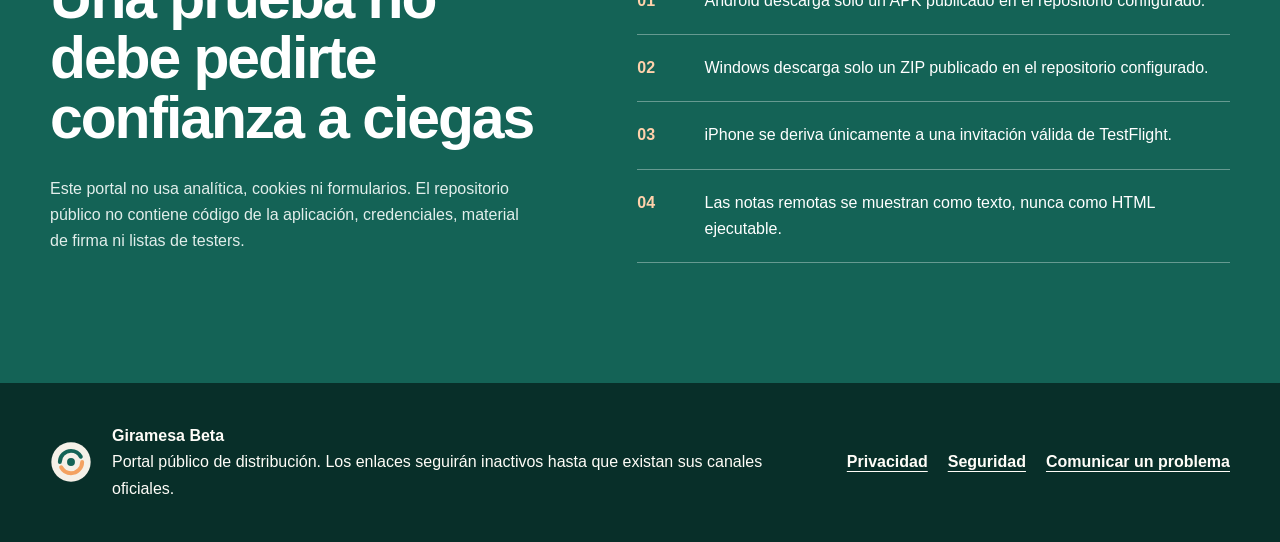
==== commit 87a7b7e0: "wip: snapshot uncommitted windows portal support" ====
--- a/docs/index.html
+++ b/docs/index.html
@@ -3,7 +3,7 @@
 <head>
   <meta charset="utf-8">
   <meta name="viewport" content="width=device-width, initial-scale=1">
-  <meta name="description" content="Portal público de instalación de las versiones de prueba de Giramesa para Android y iPhone.">
+  <meta name="description" content="Portal público de instalación de las versiones de prueba de Giramesa para Android, iPhone y Windows.">
   <meta name="referrer" content="no-referrer">
   <meta http-equiv="Content-Security-Policy" content="default-src 'self'; script-src 'self'; style-src 'self'; img-src 'self' data:; connect-src https://api.github.com https://github.com https://release-assets.githubusercontent.com; object-src 'none'; base-uri 'none'; form-action 'none'; upgrade-insecure-requests">
   <title>Giramesa | Versiones de prueba</title>
@@ -14,10 +14,10 @@
 </head>
 <body>
   <!--
-  THESIS: Una mesa corrida convierte dos instalaciones distintas en un recorrido compartido y rechaza el escaparate SaaS de tarjetas genéricas.
+  THESIS: Una mesa corrida convierte tres instalaciones distintas en un recorrido compartido y rechaza el escaparate SaaS de tarjetas genéricas.
   OWN-WORLD: Mantel marfil, corredor verde, sobremesa naranja, líneas de azulejo y controles que se leen como carteles de mercado gaditano.
   STORY: La persona reconoce su plataforma, comprueba el estado real, instala con seguridad y sabe dónde pedir ayuda.
-  FIRST VIEWPORT: Marca y promesa ocupan la cabecera izquierda; una mesa cenital cruza hacia dos puestos Android/iPhone con la acción Android visible.
+  FIRST VIEWPORT: Marca y promesa ocupan la cabecera izquierda; una mesa cenital cruza hacia tres puestos Android/iPhone/Windows con la acción Android visible.
   FORM: Mesa corrida gaditana, séptima dirección fundamentada, clave 6f378a23.
   FINISH: unreviewed and undocumented is unfinished; this build ends with the finish review, the verdict, and DESIGN.md
   -->
@@ -25,7 +25,7 @@
   <header class="site-header">
     <a class="brand" href="#inicio" aria-label="Giramesa, inicio"><img src="assets/wordmark.svg" alt="Giramesa" width="214" height="52"></a>
     <nav aria-label="Navegación principal">
-      <a href="#descargas">Instalar</a><a href="./app/">Probar en el navegador</a><a href="#pasos">Pasos</a><a href="#seguridad">Seguridad</a>
+      <a href="#descargas">Instalar</a><a href="#pasos">Pasos</a><a href="#seguridad">Seguridad</a>
     </nav>
   </header>
   <main id="contenido">
@@ -39,8 +39,8 @@
     </section>
     <section class="downloads" id="descargas" aria-labelledby="downloads-title">
       <div class="section-heading">
-        <h2 id="downloads-title">Dos sitios en la misma mesa</h2>
-        <p>La detección del dispositivo solo destaca una recomendación. Ambas opciones permanecen disponibles.</p>
+        <h2 id="downloads-title">Tres sitios en la misma mesa</h2>
+        <p>La detección del dispositivo solo destaca una recomendación. Las tres opciones permanecen disponibles.</p>
       </div>
       <div class="platform-table">
         <article class="platform android" id="android" data-platform="android" aria-labelledby="android-title">
@@ -71,15 +71,21 @@
           <p class="action-note">El acceso se habilitará aquí cuando exista una invitación pública válida.</p>
         </article>
         <div class="table-divider" aria-hidden="true"><span></span></div>
-        <article class="platform web" id="navegador" data-platform="web" aria-labelledby="web-title">
+        <article class="platform windows" id="windows" data-platform="windows" aria-labelledby="windows-title">
           <div class="place-label">
-            <img src="assets/shared-table.svg" alt="" width="46" height="46">
-            <div><p class="recommendation" hidden>Sin instalación</p><h3 id="web-title">Navegador</h3></div>
+            <img src="assets/windows-mark.svg" alt="" width="46" height="46">
+            <div><p class="recommendation" hidden>Recomendado para este dispositivo</p><h3 id="windows-title">Windows</h3></div>
           </div>
-          <div class="release-state" id="web-state" role="status"><span class="state-dot" aria-hidden="true"></span><span id="web-status">Versión 0.3.6 (build 12) disponible</span></div>
-          <p class="platform-copy">Probá Giramesa directo en el navegador, sin instalar nada. Los datos se guardan en el propio navegador.</p>
-          <a class="button primary" id="web-open" href="./app/">Abrir la versión navegador</a>
-          <p class="action-note">También podés descargar el <code>.zip</code> web desde la última GitHub Release.</p>
+          <div class="release-state" id="windows-state" role="status" aria-live="polite"><span class="state-dot" aria-hidden="true"></span><span id="windows-status">Consultando la última publicación…</span></div>
+          <dl class="release-meta">
+            <div><dt>Versión</dt><dd id="windows-version">Pendiente</dd></div>
+            <div><dt>Publicada</dt><dd id="windows-date">Pendiente</dd></div>
+            <div><dt>Archivo</dt><dd id="windows-file">Pendiente</dd></div>
+            <div><dt>SHA-256</dt><dd id="windows-checksum">No publicado</dd></div>
+          </dl>
+          <a class="button primary" id="windows-download" aria-disabled="true" tabindex="-1">Descarga no disponible</a>
+          <p class="action-note">Solo se habilita para un archivo <code>giramesa-windows-*.zip</code> de la última GitHub Release pública.</p>
+          <p class="platform-copy">En esta versión de escritorio, Google Maps no está disponible y la ubicación se introduce con coordenadas. «Entrar con Google» tampoco está disponible: usá correo y contraseña.</p>
         </article>
       </div>
     </section>
@@ -94,7 +100,7 @@
             <li><strong>Concedé el permiso de forma puntual.</strong> Confirmá la instalación y desactivá después ese permiso desde Ajustes.</li>
             <li><strong>Abrí Giramesa.</strong> Si Android muestra una advertencia inesperada o el archivo no coincide, cancelá y comunicalo.</li>
           </ol>
-          <a class="doc-link" href="https://github.com/wertyMSD/giramesa-beta/blob/main/android/INSTALL.md">Guía detallada de Android</a>
+          <a class="doc-link" href="https://github.com/alfonsoautomatiza/giramesa-beta/blob/main/android/INSTALL.md">Guía detallada de Android</a>
         </section>
         <section aria-labelledby="ios-steps-title">
           <h3 id="ios-steps-title">Instalar en iPhone</h3>
@@ -104,7 +110,17 @@
             <li><strong>Aceptá y pulsá Instalar.</strong> TestFlight mostrará la versión disponible y la información de la prueba.</li>
             <li><strong>Actualizá desde TestFlight.</strong> Las compilaciones de prueba caducan; la aplicación indicará cuándo hay una nueva.</li>
           </ol>
-          <a class="doc-link" href="https://github.com/wertyMSD/giramesa-beta/blob/main/ios/TESTFLIGHT.md">Guía detallada de iPhone</a>
+          <a class="doc-link" href="https://github.com/alfonsoautomatiza/giramesa-beta/blob/main/ios/TESTFLIGHT.md">Guía detallada de iPhone</a>
+        </section>
+        <section aria-labelledby="windows-steps-title">
+          <h3 id="windows-steps-title">Instalar en Windows</h3>
+          <ol>
+            <li><strong>Descargá el ZIP.</strong> Usá únicamente el botón de esta página. Necesitás Windows 10 u 11 de 64 bits.</li>
+            <li><strong>Verificá el archivo (opcional).</strong> Comprobá el nombre y, si está publicado, el SHA-256 antes de abrirlo.</li>
+            <li><strong>Extraé y ejecutá.</strong> Descomprimí el ZIP y abrí <code>giramesa.exe</code> desde la carpeta extraída.</li>
+            <li><strong>Si aparece SmartScreen.</strong> Es habitual en la primera ejecución: pulsá «Más información» y después «Ejecutar de todas formas».</li>
+          </ol>
+          <a class="doc-link" href="https://github.com/alfonsoautomatiza/giramesa-beta/releases">Ver publicaciones en GitHub</a>
         </section>
       </div>
     </section>
@@ -112,15 +128,16 @@
       <div><h2 id="trust-title">Una prueba no debe pedirte confianza a ciegas</h2><p>Este portal no usa analítica, cookies ni formularios. El repositorio público no contiene código de la aplicación, credenciales, material de firma ni listas de testers.</p></div>
       <ul class="trust-list">
         <li><span>01</span> Android descarga solo un APK publicado en el repositorio configurado.</li>
-        <li><span>02</span> iPhone se deriva únicamente a una invitación válida de TestFlight.</li>
-        <li><span>03</span> Las notas remotas se muestran como texto, nunca como HTML ejecutable.</li>
+        <li><span>02</span> Windows descarga solo un ZIP publicado en el repositorio configurado.</li>
+        <li><span>03</span> iPhone se deriva únicamente a una invitación válida de TestFlight.</li>
+        <li><span>04</span> Las notas remotas se muestran como texto, nunca como HTML ejecutable.</li>
       </ul>
     </section>
   </main>
   <footer>
     <img src="assets/mark.svg" alt="" width="42" height="42">
     <p><strong>Giramesa Beta</strong><br>Portal público de distribución. Los enlaces seguirán inactivos hasta que existan sus canales oficiales.</p>
-    <div><a href="https://github.com/wertyMSD/giramesa-beta/blob/main/PRIVACY.md">Privacidad</a><a href="https://github.com/wertyMSD/giramesa-beta/blob/main/SECURITY.md">Seguridad</a><a id="feedback-link" href="https://github.com/wertyMSD/giramesa-beta/issues/new/choose" rel="noopener noreferrer">Comunicar un problema</a></div>
+    <div><a href="https://github.com/alfonsoautomatiza/giramesa-beta/blob/main/PRIVACY.md">Privacidad</a><a href="https://github.com/alfonsoautomatiza/giramesa-beta/blob/main/SECURITY.md">Seguridad</a><a id="feedback-link" href="https://github.com/alfonsoautomatiza/giramesa-beta/issues/new/choose" rel="noopener noreferrer">Comunicar un problema</a></div>
   </footer>
 </body>
 </html>
--- a/docs/styles.css
+++ b/docs/styles.css
@@ -52,8 +52,8 @@
 .section-heading { display: grid; grid-template-columns: minmax(0, 1fr) minmax(280px, .62fr); align-items: end; gap: 3rem; margin-bottom: 4rem; }
 .section-heading h2, .trust h2 { max-width: 16ch; margin-bottom: 0; font-size: clamp(2.2rem, 4.6vw, 4.4rem); line-height: 1.02; letter-spacing: -.035em; }
 .section-heading p { max-width: 54ch; margin-bottom: 0; color: #d7e3df; }
-.platform-table { display: grid; grid-template-columns: minmax(0, 1fr) 60px minmax(0, 1fr); min-height: 560px; color: var(--ink); background: var(--paper); box-shadow: var(--shadow); }
-.platform { padding: clamp(2rem, 5vw, 4rem); }
+.platform-table { display: grid; grid-template-columns: minmax(0, 1fr) 60px minmax(0, 1fr) 60px minmax(0, 1fr); min-height: 560px; color: var(--ink); background: var(--paper); box-shadow: var(--shadow); }
+.platform { padding: clamp(2rem, 4vw, 3rem); }
 .place-label { display: flex; align-items: center; gap: 1rem; min-height: 72px; margin-bottom: 2.25rem; }
 .place-label img { flex: 0 0 auto; }
 .recommendation { margin-bottom: .15rem; color: var(--orange-dark); font-size: .78rem; font-weight: 800; letter-spacing: .03em; text-transform: uppercase; }
@@ -84,9 +84,9 @@
 .table-divider span { width: 12px; background: repeating-linear-gradient(to bottom, var(--paper) 0 14px, transparent 14px 28px); }
 .steps { padding: 7rem max(20px, calc((100% - 1180px) / 2)); background: var(--paper); }
 .steps .section-heading p { color: var(--muted); }
-.step-lanes { display: grid; grid-template-columns: repeat(2, minmax(0, 1fr)); gap: clamp(3rem, 8vw, 8rem); }
+.step-lanes { display: grid; grid-template-columns: repeat(3, minmax(0, 1fr)); gap: clamp(2.5rem, 6vw, 6rem); }
 .step-lanes section { position: relative; }
-.step-lanes section + section::before { position: absolute; top: 0; bottom: 0; left: clamp(-4rem, -4vw, -1.5rem); width: 1px; background: var(--line); content: ""; }
+.step-lanes section + section::before { position: absolute; top: 0; bottom: 0; left: calc(clamp(2.5rem, 6vw, 6rem) / -2); width: 1px; background: var(--line); content: ""; }
 .step-lanes h3 { margin-bottom: 2rem; color: var(--green-dark); font-size: 1.65rem; }
 .step-lanes ol { margin: 0 0 2rem; padding: 0; list-style: none; counter-reset: steps; }
 .step-lanes li { position: relative; min-height: 4.4rem; padding: 0 0 1.5rem 3.5rem; counter-increment: steps; }
@@ -113,6 +113,8 @@
   .platform-table { grid-template-columns: 1fr; }
   .table-divider { min-height: 46px; padding: 0; }
   .table-divider span { width: 100%; background: repeating-linear-gradient(to right, var(--paper) 0 14px, transparent 14px 28px); }
+  .step-lanes { grid-template-columns: 1fr; gap: 4rem; }
+  .step-lanes section + section::before { top: -2rem; right: 0; bottom: auto; left: 0; width: 100%; height: 1px; }
   .trust { grid-template-columns: 1fr; }
   footer { grid-template-columns: auto 1fr; }
   footer div { grid-column: 1 / -1; }
@@ -129,8 +131,6 @@
   .section-heading { margin-bottom: 2.75rem; }
   .platform { padding: 2rem 1.25rem 2.5rem; }
   .release-meta div { grid-template-columns: 5.4rem minmax(0, 1fr); gap: .6rem; }
-  .step-lanes { grid-template-columns: 1fr; gap: 4rem; }
-  .step-lanes section + section::before { top: -2rem; right: 0; bottom: auto; left: 0; width: 100%; height: 1px; }
   footer { padding: 2.5rem 16px; }
 }
 @media (prefers-reduced-motion: reduce) {
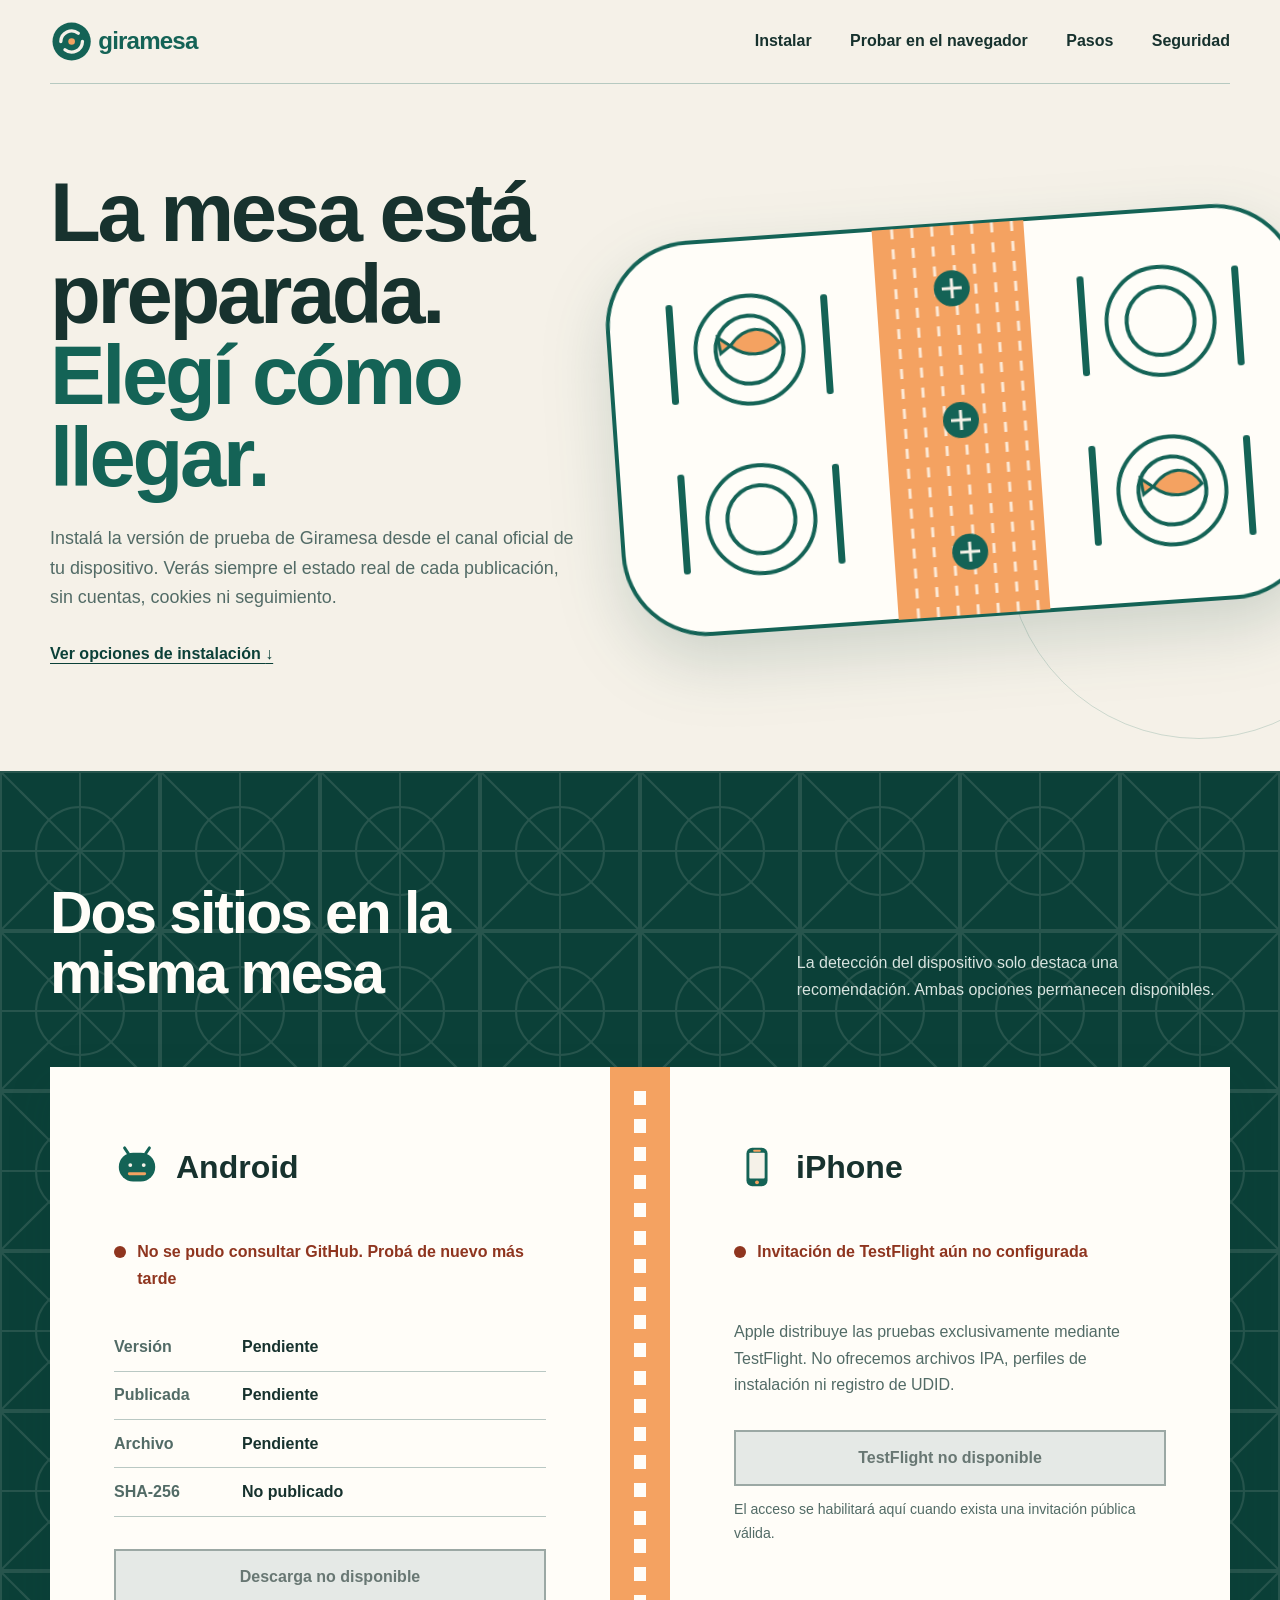
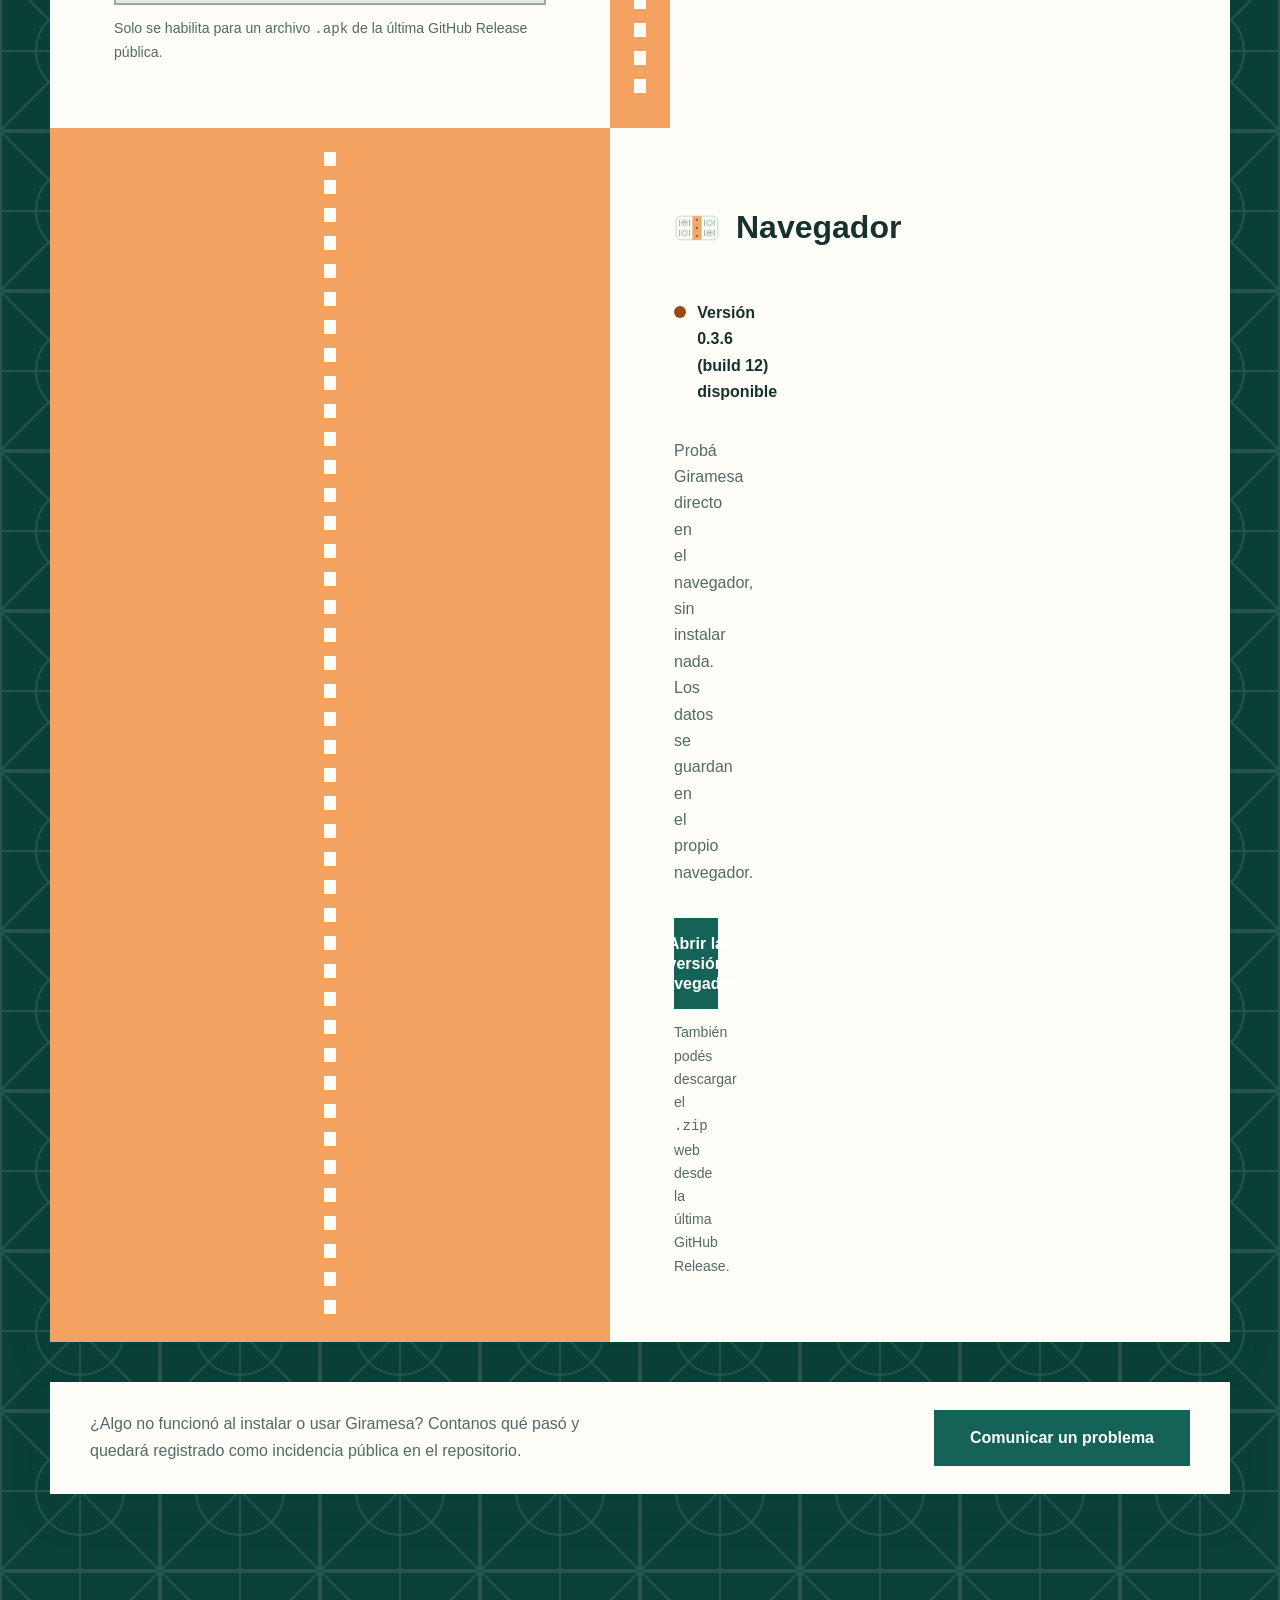
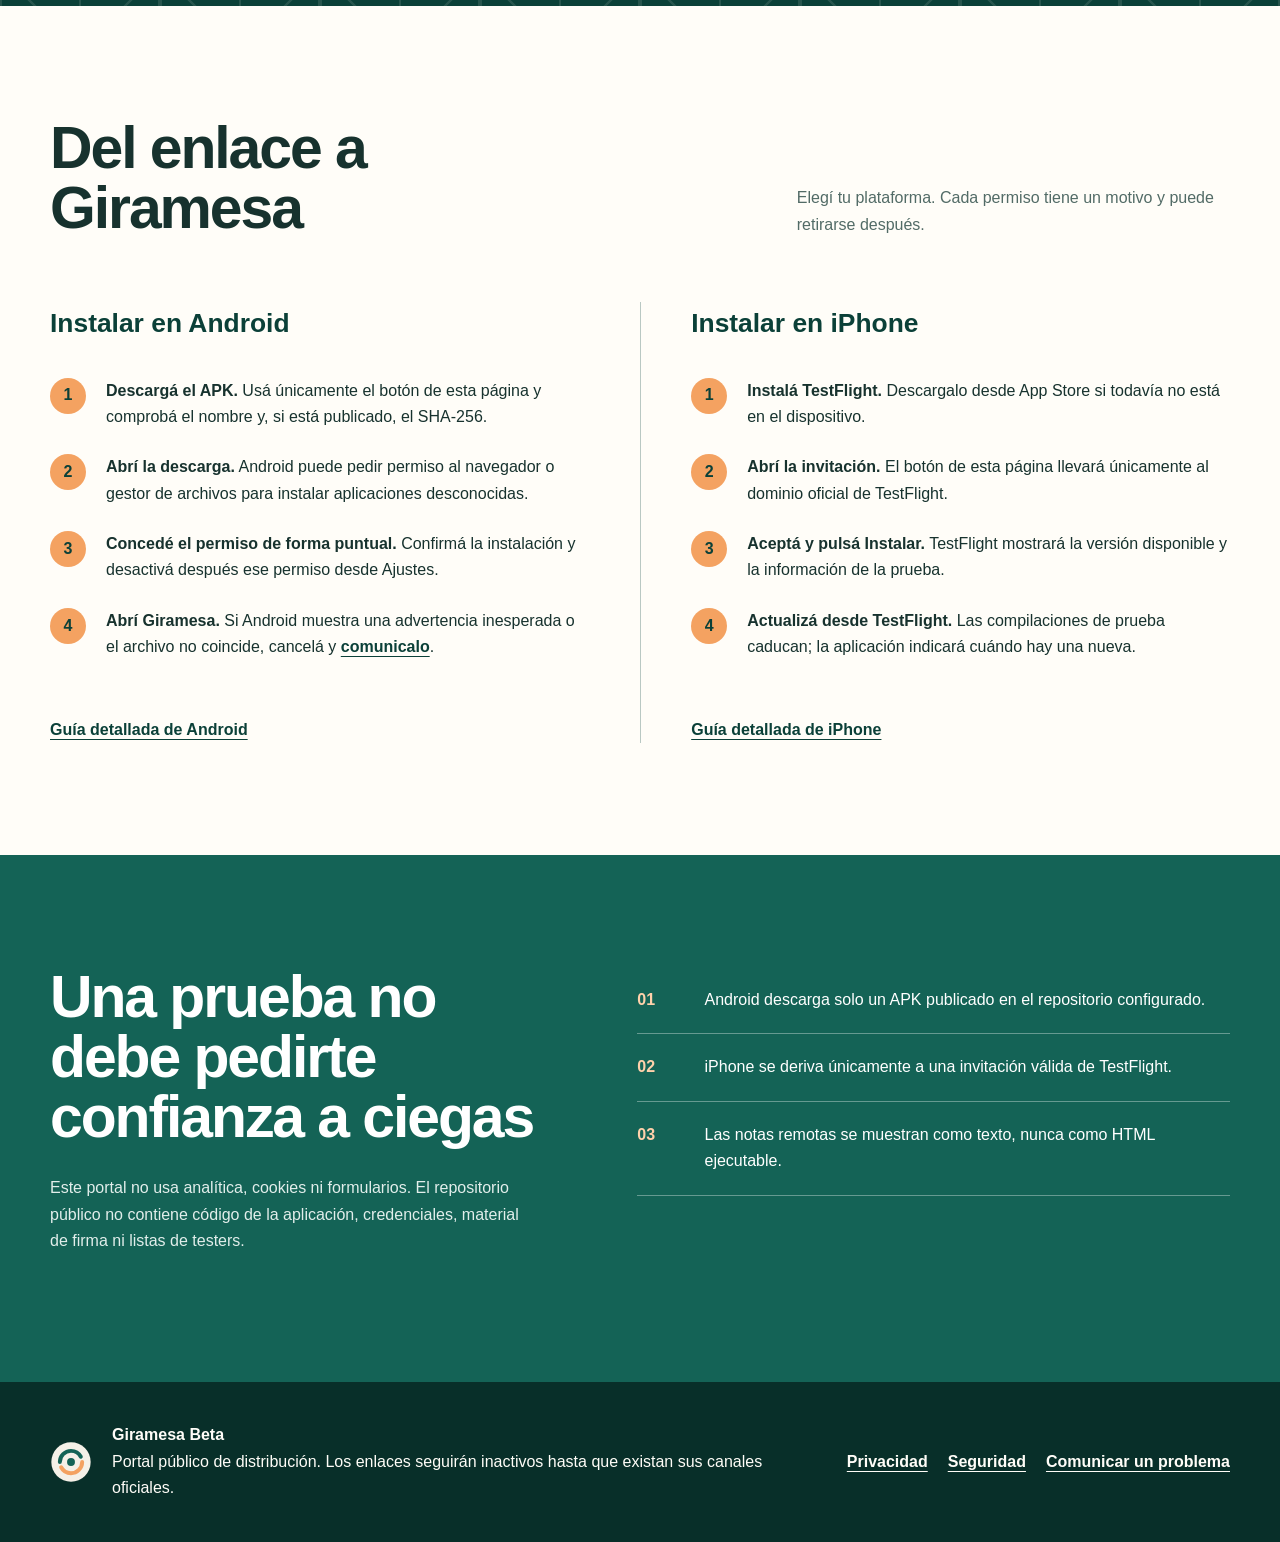
==== commit 436d076b: "docs: add issue report button linking to the bug report form" ====
--- a/docs/index.html
+++ b/docs/index.html
@@ -3,7 +3,7 @@
 <head>
   <meta charset="utf-8">
   <meta name="viewport" content="width=device-width, initial-scale=1">
-  <meta name="description" content="Portal público de instalación de las versiones de prueba de Giramesa para Android, iPhone y Windows.">
+  <meta name="description" content="Portal público de instalación de las versiones de prueba de Giramesa para Android y iPhone.">
   <meta name="referrer" content="no-referrer">
   <meta http-equiv="Content-Security-Policy" content="default-src 'self'; script-src 'self'; style-src 'self'; img-src 'self' data:; connect-src https://api.github.com https://github.com https://release-assets.githubusercontent.com; object-src 'none'; base-uri 'none'; form-action 'none'; upgrade-insecure-requests">
   <title>Giramesa | Versiones de prueba</title>
@@ -14,10 +14,10 @@
 </head>
 <body>
   <!--
-  THESIS: Una mesa corrida convierte tres instalaciones distintas en un recorrido compartido y rechaza el escaparate SaaS de tarjetas genéricas.
+  THESIS: Una mesa corrida convierte dos instalaciones distintas en un recorrido compartido y rechaza el escaparate SaaS de tarjetas genéricas.
   OWN-WORLD: Mantel marfil, corredor verde, sobremesa naranja, líneas de azulejo y controles que se leen como carteles de mercado gaditano.
   STORY: La persona reconoce su plataforma, comprueba el estado real, instala con seguridad y sabe dónde pedir ayuda.
-  FIRST VIEWPORT: Marca y promesa ocupan la cabecera izquierda; una mesa cenital cruza hacia tres puestos Android/iPhone/Windows con la acción Android visible.
+  FIRST VIEWPORT: Marca y promesa ocupan la cabecera izquierda; una mesa cenital cruza hacia dos puestos Android/iPhone con la acción Android visible.
   FORM: Mesa corrida gaditana, séptima dirección fundamentada, clave 6f378a23.
   FINISH: unreviewed and undocumented is unfinished; this build ends with the finish review, the verdict, and DESIGN.md
   -->
@@ -25,7 +25,7 @@
   <header class="site-header">
     <a class="brand" href="#inicio" aria-label="Giramesa, inicio"><img src="assets/wordmark.svg" alt="Giramesa" width="214" height="52"></a>
     <nav aria-label="Navegación principal">
-      <a href="#descargas">Instalar</a><a href="#pasos">Pasos</a><a href="#seguridad">Seguridad</a>
+      <a href="#descargas">Instalar</a><a href="./app/">Probar en el navegador</a><a href="#pasos">Pasos</a><a href="#seguridad">Seguridad</a>
     </nav>
   </header>
   <main id="contenido">
@@ -39,8 +39,8 @@
     </section>
     <section class="downloads" id="descargas" aria-labelledby="downloads-title">
       <div class="section-heading">
-        <h2 id="downloads-title">Tres sitios en la misma mesa</h2>
-        <p>La detección del dispositivo solo destaca una recomendación. Las tres opciones permanecen disponibles.</p>
+        <h2 id="downloads-title">Dos sitios en la misma mesa</h2>
+        <p>La detección del dispositivo solo destaca una recomendación. Ambas opciones permanecen disponibles.</p>
       </div>
       <div class="platform-table">
         <article class="platform android" id="android" data-platform="android" aria-labelledby="android-title">
@@ -71,22 +71,20 @@
           <p class="action-note">El acceso se habilitará aquí cuando exista una invitación pública válida.</p>
         </article>
         <div class="table-divider" aria-hidden="true"><span></span></div>
-        <article class="platform windows" id="windows" data-platform="windows" aria-labelledby="windows-title">
+        <article class="platform web" id="navegador" data-platform="web" aria-labelledby="web-title">
           <div class="place-label">
-            <img src="assets/windows-mark.svg" alt="" width="46" height="46">
-            <div><p class="recommendation" hidden>Recomendado para este dispositivo</p><h3 id="windows-title">Windows</h3></div>
+            <img src="assets/shared-table.svg" alt="" width="46" height="46">
+            <div><p class="recommendation" hidden>Sin instalación</p><h3 id="web-title">Navegador</h3></div>
           </div>
-          <div class="release-state" id="windows-state" role="status" aria-live="polite"><span class="state-dot" aria-hidden="true"></span><span id="windows-status">Consultando la última publicación…</span></div>
-          <dl class="release-meta">
-            <div><dt>Versión</dt><dd id="windows-version">Pendiente</dd></div>
-            <div><dt>Publicada</dt><dd id="windows-date">Pendiente</dd></div>
-            <div><dt>Archivo</dt><dd id="windows-file">Pendiente</dd></div>
-            <div><dt>SHA-256</dt><dd id="windows-checksum">No publicado</dd></div>
-          </dl>
-          <a class="button primary" id="windows-download" aria-disabled="true" tabindex="-1">Descarga no disponible</a>
-          <p class="action-note">Solo se habilita para un archivo <code>giramesa-windows-*.zip</code> de la última GitHub Release pública.</p>
-          <p class="platform-copy">En esta versión de escritorio, Google Maps no está disponible y la ubicación se introduce con coordenadas. «Entrar con Google» tampoco está disponible: usá correo y contraseña.</p>
+          <div class="release-state" id="web-state" role="status"><span class="state-dot" aria-hidden="true"></span><span id="web-status">Versión 0.3.6 (build 12) disponible</span></div>
+          <p class="platform-copy">Probá Giramesa directo en el navegador, sin instalar nada. Los datos se guardan en el propio navegador.</p>
+          <a class="button primary" id="web-open" href="./app/">Abrir la versión navegador</a>
+          <p class="action-note">También podés descargar el <code>.zip</code> web desde la última GitHub Release.</p>
         </article>
+      </div>
+      <div class="report-cta">
+        <p>¿Algo no funcionó al instalar o usar Giramesa? Contanos qué pasó y quedará registrado como incidencia pública en el repositorio.</p>
+        <a class="button primary" href="https://github.com/alfonsoautomatiza/giramesa-beta/issues/new?template=bug-report.yml" rel="noopener noreferrer">Comunicar un problema</a>
       </div>
     </section>
     <section class="steps" id="pasos" aria-labelledby="steps-title">
@@ -98,7 +96,7 @@
             <li><strong>Descargá el APK.</strong> Usá únicamente el botón de esta página y comprobá el nombre y, si está publicado, el SHA-256.</li>
             <li><strong>Abrí la descarga.</strong> Android puede pedir permiso al navegador o gestor de archivos para instalar aplicaciones desconocidas.</li>
             <li><strong>Concedé el permiso de forma puntual.</strong> Confirmá la instalación y desactivá después ese permiso desde Ajustes.</li>
-            <li><strong>Abrí Giramesa.</strong> Si Android muestra una advertencia inesperada o el archivo no coincide, cancelá y comunicalo.</li>
+            <li><strong>Abrí Giramesa.</strong> Si Android muestra una advertencia inesperada o el archivo no coincide, cancelá y <a class="doc-link" href="https://github.com/alfonsoautomatiza/giramesa-beta/issues/new?template=bug-report.yml" rel="noopener noreferrer">comunicalo</a>.</li>
           </ol>
           <a class="doc-link" href="https://github.com/alfonsoautomatiza/giramesa-beta/blob/main/android/INSTALL.md">Guía detallada de Android</a>
         </section>
@@ -112,32 +110,21 @@
           </ol>
           <a class="doc-link" href="https://github.com/alfonsoautomatiza/giramesa-beta/blob/main/ios/TESTFLIGHT.md">Guía detallada de iPhone</a>
         </section>
-        <section aria-labelledby="windows-steps-title">
-          <h3 id="windows-steps-title">Instalar en Windows</h3>
-          <ol>
-            <li><strong>Descargá el ZIP.</strong> Usá únicamente el botón de esta página. Necesitás Windows 10 u 11 de 64 bits.</li>
-            <li><strong>Verificá el archivo (opcional).</strong> Comprobá el nombre y, si está publicado, el SHA-256 antes de abrirlo.</li>
-            <li><strong>Extraé y ejecutá.</strong> Descomprimí el ZIP y abrí <code>giramesa.exe</code> desde la carpeta extraída.</li>
-            <li><strong>Si aparece SmartScreen.</strong> Es habitual en la primera ejecución: pulsá «Más información» y después «Ejecutar de todas formas».</li>
-          </ol>
-          <a class="doc-link" href="https://github.com/alfonsoautomatiza/giramesa-beta/releases">Ver publicaciones en GitHub</a>
-        </section>
       </div>
     </section>
     <section class="trust" id="seguridad" aria-labelledby="trust-title">
       <div><h2 id="trust-title">Una prueba no debe pedirte confianza a ciegas</h2><p>Este portal no usa analítica, cookies ni formularios. El repositorio público no contiene código de la aplicación, credenciales, material de firma ni listas de testers.</p></div>
       <ul class="trust-list">
         <li><span>01</span> Android descarga solo un APK publicado en el repositorio configurado.</li>
-        <li><span>02</span> Windows descarga solo un ZIP publicado en el repositorio configurado.</li>
-        <li><span>03</span> iPhone se deriva únicamente a una invitación válida de TestFlight.</li>
-        <li><span>04</span> Las notas remotas se muestran como texto, nunca como HTML ejecutable.</li>
+        <li><span>02</span> iPhone se deriva únicamente a una invitación válida de TestFlight.</li>
+        <li><span>03</span> Las notas remotas se muestran como texto, nunca como HTML ejecutable.</li>
       </ul>
     </section>
   </main>
   <footer>
     <img src="assets/mark.svg" alt="" width="42" height="42">
     <p><strong>Giramesa Beta</strong><br>Portal público de distribución. Los enlaces seguirán inactivos hasta que existan sus canales oficiales.</p>
-    <div><a href="https://github.com/alfonsoautomatiza/giramesa-beta/blob/main/PRIVACY.md">Privacidad</a><a href="https://github.com/alfonsoautomatiza/giramesa-beta/blob/main/SECURITY.md">Seguridad</a><a id="feedback-link" href="https://github.com/alfonsoautomatiza/giramesa-beta/issues/new/choose" rel="noopener noreferrer">Comunicar un problema</a></div>
+    <div><a href="https://github.com/alfonsoautomatiza/giramesa-beta/blob/main/PRIVACY.md">Privacidad</a><a href="https://github.com/alfonsoautomatiza/giramesa-beta/blob/main/SECURITY.md">Seguridad</a><a id="feedback-link" href="https://github.com/alfonsoautomatiza/giramesa-beta/issues/new?template=bug-report.yml" rel="noopener noreferrer">Comunicar un problema</a></div>
   </footer>
 </body>
 </html>
--- a/docs/styles.css
+++ b/docs/styles.css
@@ -52,8 +52,8 @@
 .section-heading { display: grid; grid-template-columns: minmax(0, 1fr) minmax(280px, .62fr); align-items: end; gap: 3rem; margin-bottom: 4rem; }
 .section-heading h2, .trust h2 { max-width: 16ch; margin-bottom: 0; font-size: clamp(2.2rem, 4.6vw, 4.4rem); line-height: 1.02; letter-spacing: -.035em; }
 .section-heading p { max-width: 54ch; margin-bottom: 0; color: #d7e3df; }
-.platform-table { display: grid; grid-template-columns: minmax(0, 1fr) 60px minmax(0, 1fr) 60px minmax(0, 1fr); min-height: 560px; color: var(--ink); background: var(--paper); box-shadow: var(--shadow); }
-.platform { padding: clamp(2rem, 4vw, 3rem); }
+.platform-table { display: grid; grid-template-columns: minmax(0, 1fr) 60px minmax(0, 1fr); min-height: 560px; color: var(--ink); background: var(--paper); box-shadow: var(--shadow); }
+.platform { padding: clamp(2rem, 5vw, 4rem); }
 .place-label { display: flex; align-items: center; gap: 1rem; min-height: 72px; margin-bottom: 2.25rem; }
 .place-label img { flex: 0 0 auto; }
 .recommendation { margin-bottom: .15rem; color: var(--orange-dark); font-size: .78rem; font-weight: 800; letter-spacing: .03em; text-transform: uppercase; }
@@ -82,11 +82,14 @@
 .release-notes p { max-height: 15rem; overflow: auto; white-space: pre-wrap; }
 .table-divider { display: flex; align-items: stretch; justify-content: center; padding: 1.5rem 0; background: var(--orange); }
 .table-divider span { width: 12px; background: repeating-linear-gradient(to bottom, var(--paper) 0 14px, transparent 14px 28px); }
+.report-cta { position: relative; z-index: 1; display: flex; flex-wrap: wrap; align-items: center; justify-content: space-between; gap: 1.25rem 2.5rem; margin-top: 2.5rem; padding: 1.75rem clamp(1.5rem, 4vw, 2.5rem); background: var(--paper); box-shadow: var(--shadow); }
+.report-cta p { max-width: 58ch; margin: 0; color: var(--muted); }
+.report-cta .button { flex: 0 0 auto; width: auto; min-width: 16rem; }
 .steps { padding: 7rem max(20px, calc((100% - 1180px) / 2)); background: var(--paper); }
 .steps .section-heading p { color: var(--muted); }
-.step-lanes { display: grid; grid-template-columns: repeat(3, minmax(0, 1fr)); gap: clamp(2.5rem, 6vw, 6rem); }
+.step-lanes { display: grid; grid-template-columns: repeat(2, minmax(0, 1fr)); gap: clamp(3rem, 8vw, 8rem); }
 .step-lanes section { position: relative; }
-.step-lanes section + section::before { position: absolute; top: 0; bottom: 0; left: calc(clamp(2.5rem, 6vw, 6rem) / -2); width: 1px; background: var(--line); content: ""; }
+.step-lanes section + section::before { position: absolute; top: 0; bottom: 0; left: clamp(-4rem, -4vw, -1.5rem); width: 1px; background: var(--line); content: ""; }
 .step-lanes h3 { margin-bottom: 2rem; color: var(--green-dark); font-size: 1.65rem; }
 .step-lanes ol { margin: 0 0 2rem; padding: 0; list-style: none; counter-reset: steps; }
 .step-lanes li { position: relative; min-height: 4.4rem; padding: 0 0 1.5rem 3.5rem; counter-increment: steps; }
@@ -113,8 +116,6 @@
   .platform-table { grid-template-columns: 1fr; }
   .table-divider { min-height: 46px; padding: 0; }
   .table-divider span { width: 100%; background: repeating-linear-gradient(to right, var(--paper) 0 14px, transparent 14px 28px); }
-  .step-lanes { grid-template-columns: 1fr; gap: 4rem; }
-  .step-lanes section + section::before { top: -2rem; right: 0; bottom: auto; left: 0; width: 100%; height: 1px; }
   .trust { grid-template-columns: 1fr; }
   footer { grid-template-columns: auto 1fr; }
   footer div { grid-column: 1 / -1; }
@@ -130,7 +131,11 @@
   .downloads, .steps, .trust { padding: 5rem 16px; }
   .section-heading { margin-bottom: 2.75rem; }
   .platform { padding: 2rem 1.25rem 2.5rem; }
+  .report-cta { margin-top: 1.75rem; }
+  .report-cta .button { flex-basis: 100%; min-width: 0; }
   .release-meta div { grid-template-columns: 5.4rem minmax(0, 1fr); gap: .6rem; }
+  .step-lanes { grid-template-columns: 1fr; gap: 4rem; }
+  .step-lanes section + section::before { top: -2rem; right: 0; bottom: auto; left: 0; width: 100%; height: 1px; }
   footer { padding: 2.5rem 16px; }
 }
 @media (prefers-reduced-motion: reduce) {
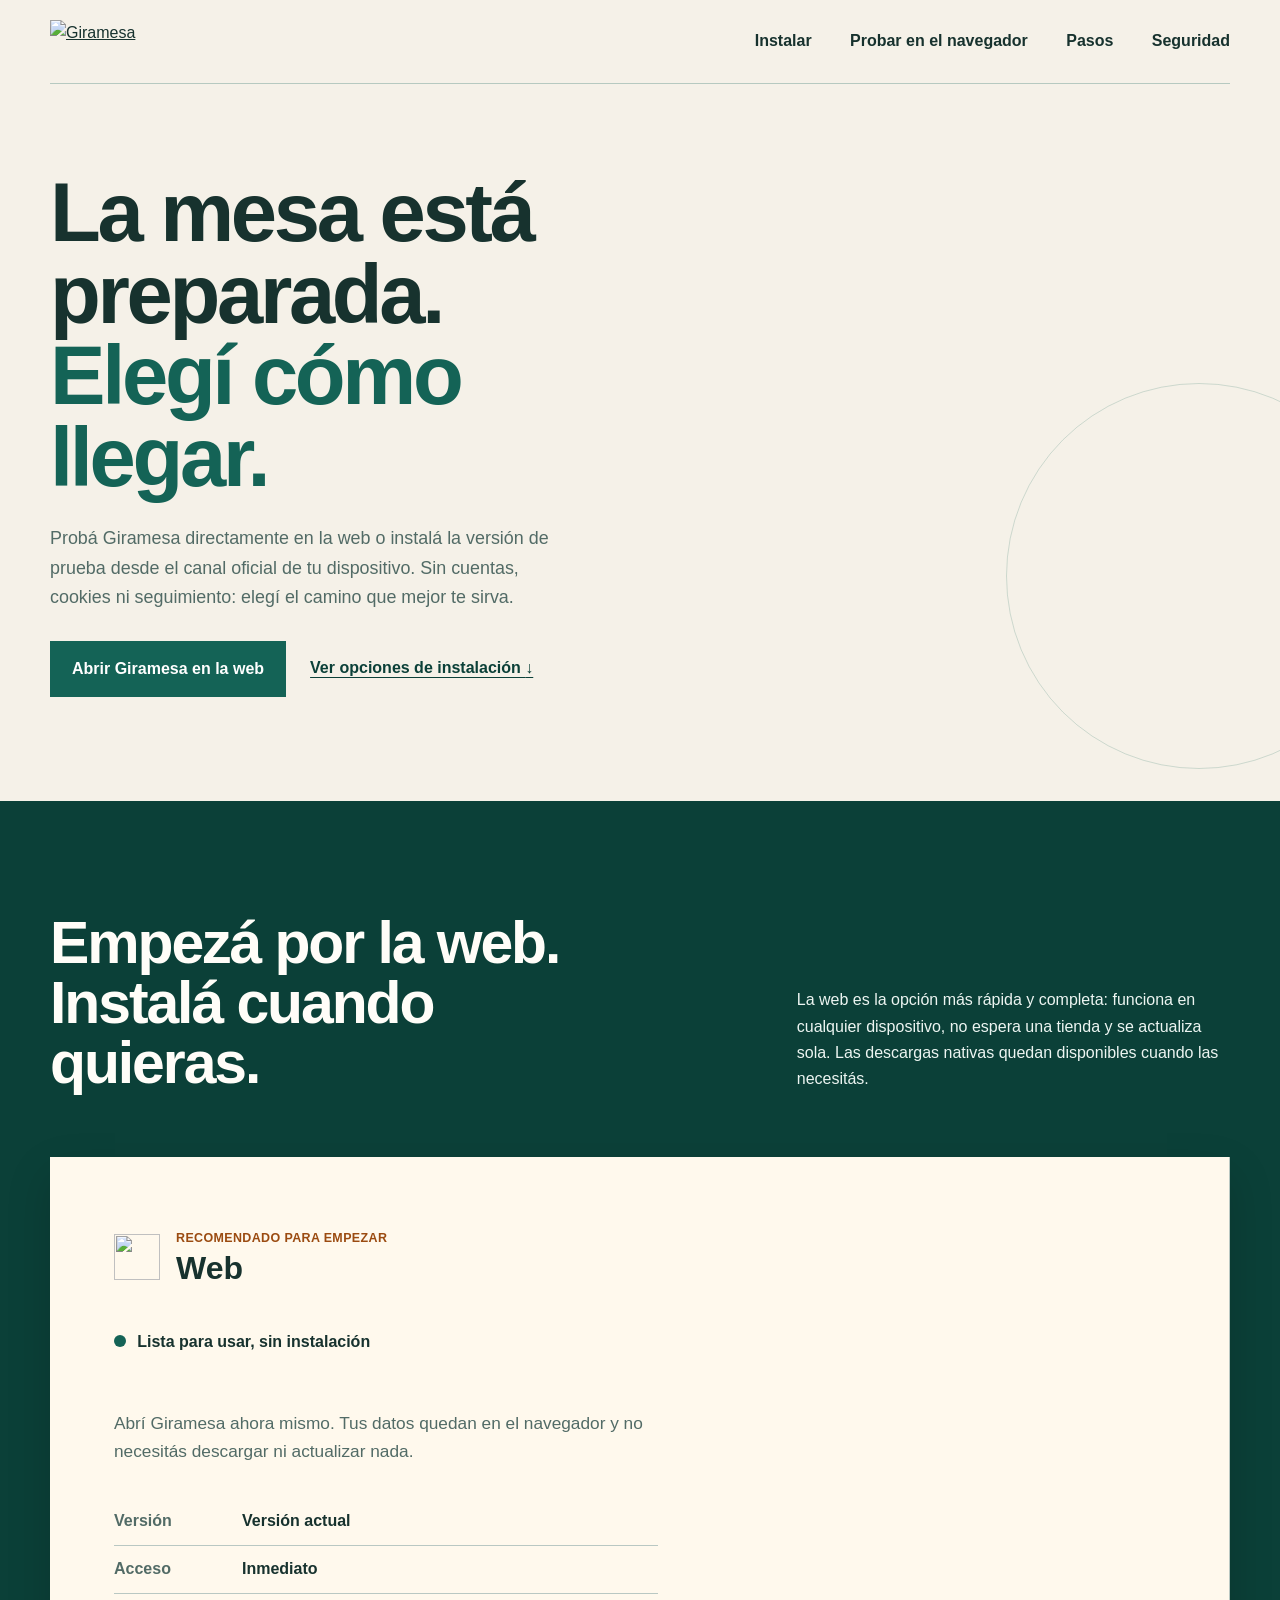
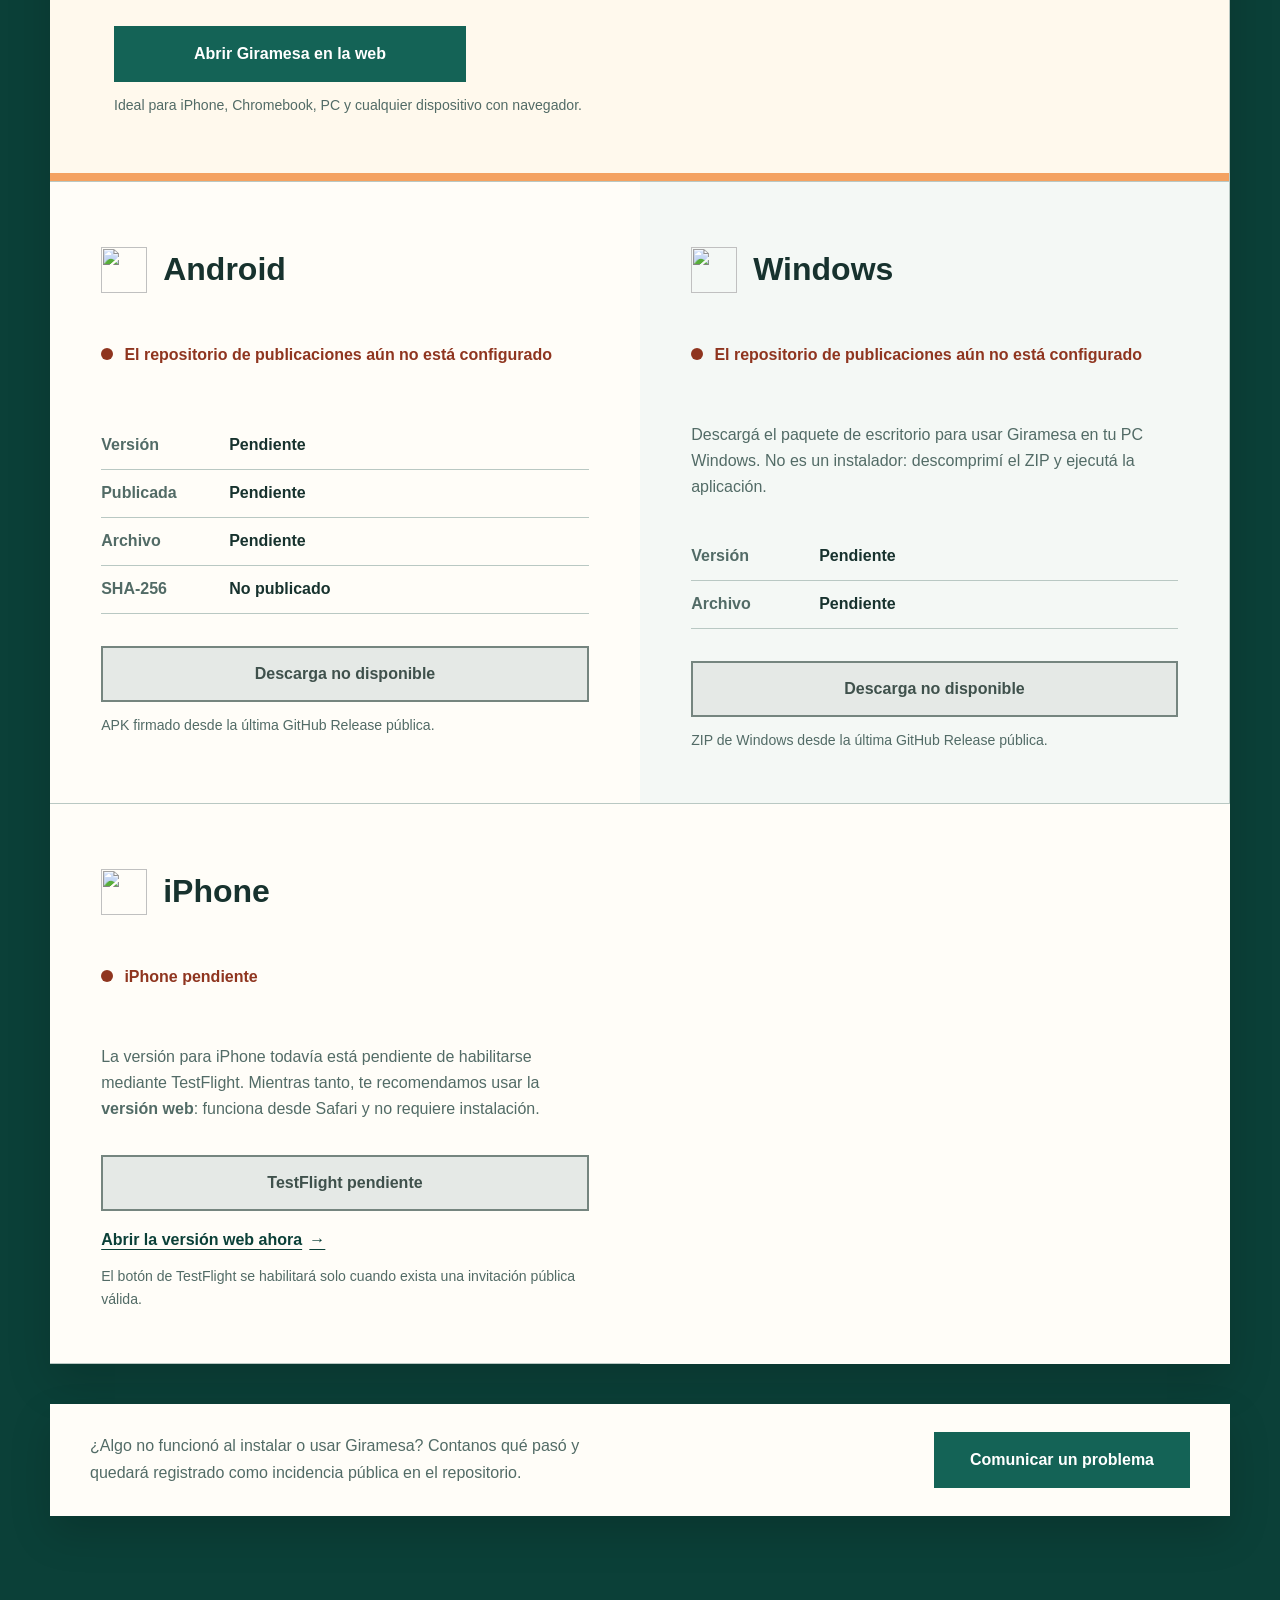
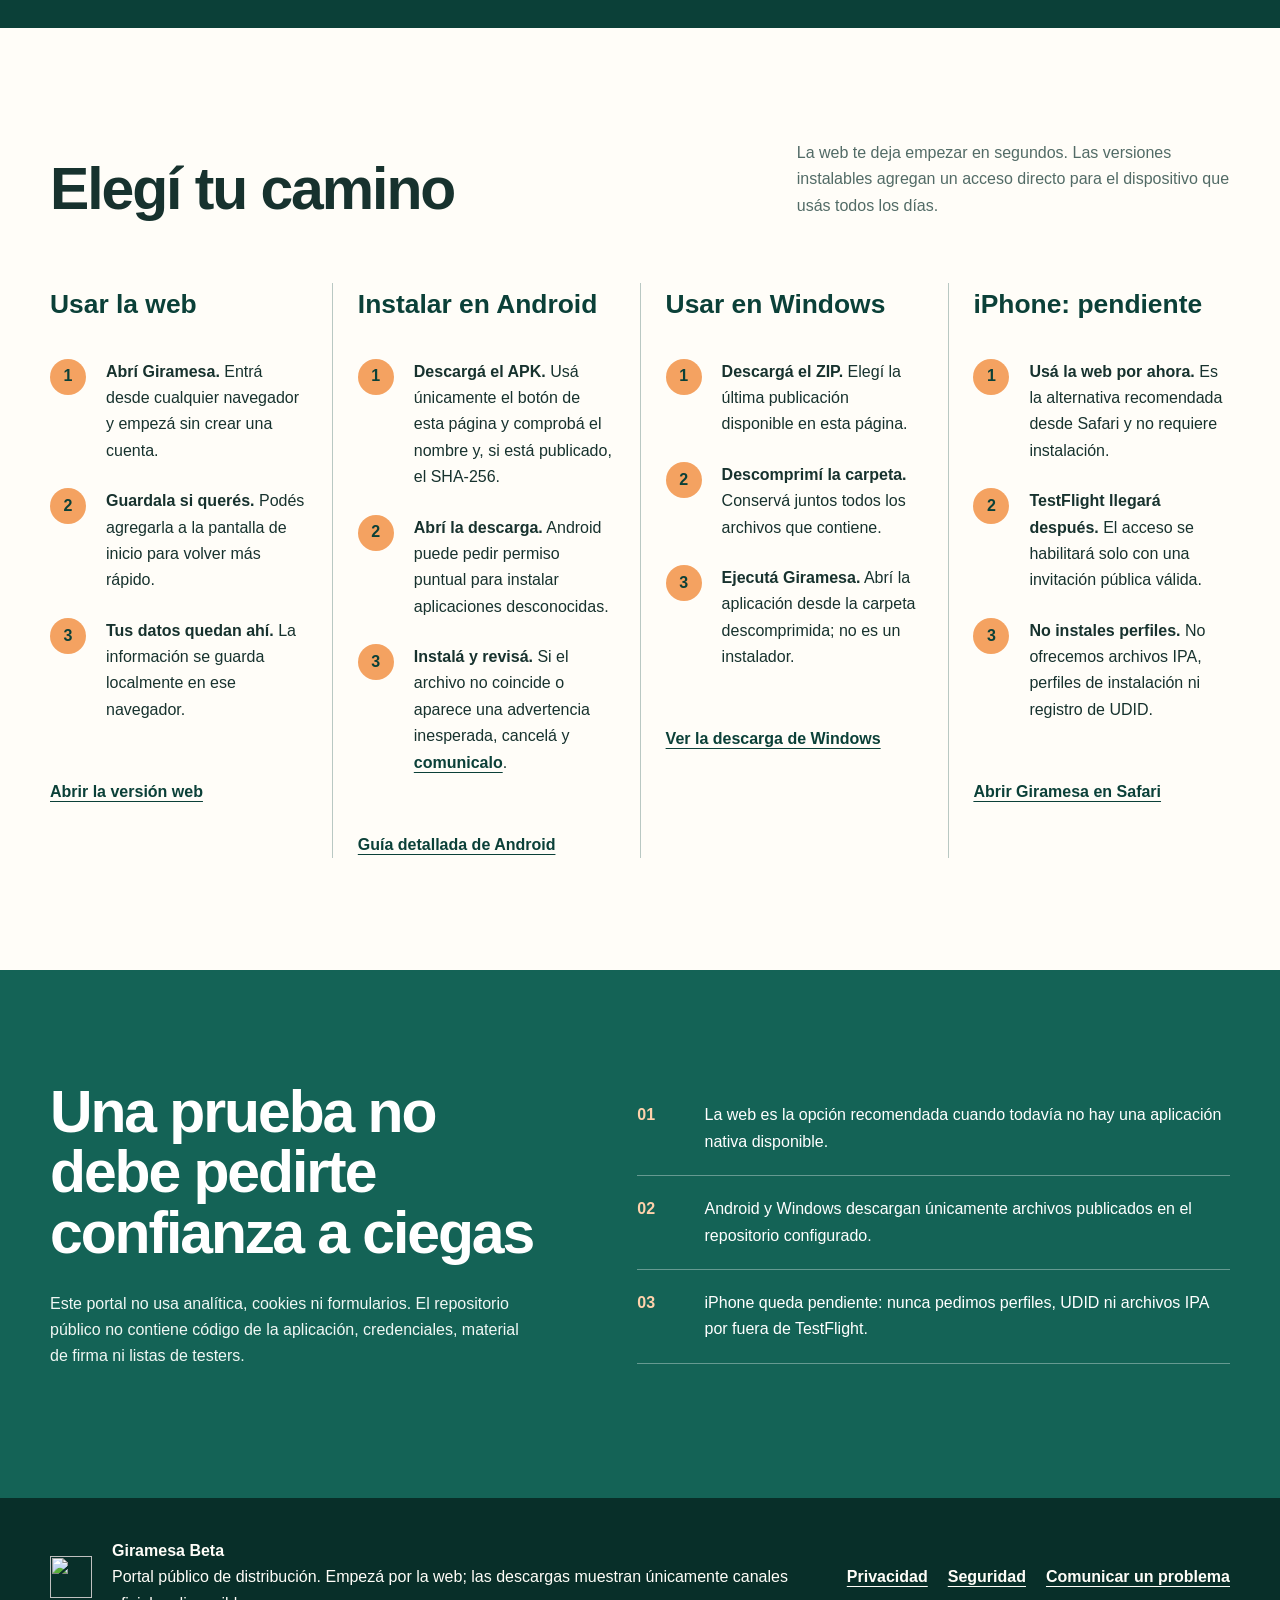
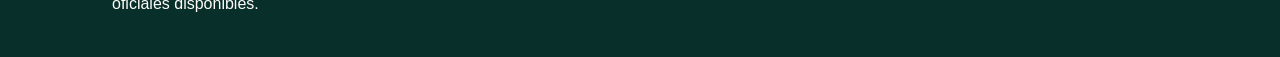
==== commit 8233630d: "docs: lead portal with the web option and honest platform states" ====
--- a/docs/index.html
+++ b/docs/index.html
@@ -13,14 +13,6 @@
   <script src="app.js" defer></script>
 </head>
 <body>
-  <!--
-  THESIS: Una mesa corrida convierte dos instalaciones distintas en un recorrido compartido y rechaza el escaparate SaaS de tarjetas genéricas.
-  OWN-WORLD: Mantel marfil, corredor verde, sobremesa naranja, líneas de azulejo y controles que se leen como carteles de mercado gaditano.
-  STORY: La persona reconoce su plataforma, comprueba el estado real, instala con seguridad y sabe dónde pedir ayuda.
-  FIRST VIEWPORT: Marca y promesa ocupan la cabecera izquierda; una mesa cenital cruza hacia dos puestos Android/iPhone con la acción Android visible.
-  FORM: Mesa corrida gaditana, séptima dirección fundamentada, clave 6f378a23.
-  FINISH: unreviewed and undocumented is unfinished; this build ends with the finish review, the verdict, and DESIGN.md
-  -->
   <a class="skip-link" href="#contenido">Saltar al contenido</a>
   <header class="site-header">
     <a class="brand" href="#inicio" aria-label="Giramesa, inicio"><img src="assets/wordmark.svg" alt="Giramesa" width="214" height="52"></a>
@@ -32,17 +24,34 @@
     <section class="hero" id="inicio" aria-labelledby="hero-title">
       <div class="hero-copy">
         <h1 id="hero-title">La mesa está preparada.<br><span>Elegí cómo llegar.</span></h1>
-        <p class="hero-summary">Instalá la versión de prueba de Giramesa desde el canal oficial de tu dispositivo. Verás siempre el estado real de cada publicación, sin cuentas, cookies ni seguimiento.</p>
-        <a class="text-link" href="#descargas">Ver opciones de instalación <span aria-hidden="true">↓</span></a>
+        <p class="hero-summary">Probá Giramesa directamente en la web o instalá la versión de prueba desde el canal oficial de tu dispositivo. Sin cuentas, cookies ni seguimiento: elegí el camino que mejor te sirva.</p>
+        <div class="hero-actions">
+          <a class="button primary" href="./app/">Abrir Giramesa en la web</a>
+          <a class="text-link" href="#descargas">Ver opciones de instalación <span aria-hidden="true">↓</span></a>
+        </div>
       </div>
       <div class="table-scene" aria-hidden="true"><img src="assets/shared-table.svg" alt=""></div>
     </section>
     <section class="downloads" id="descargas" aria-labelledby="downloads-title">
       <div class="section-heading">
-        <h2 id="downloads-title">Dos sitios en la misma mesa</h2>
-        <p>La detección del dispositivo solo destaca una recomendación. Ambas opciones permanecen disponibles.</p>
+        <h2 id="downloads-title">Empezá por la web. Instalá cuando quieras.</h2>
+        <p>La web es la opción más rápida y completa: funciona en cualquier dispositivo, no espera una tienda y se actualiza sola. Las descargas nativas quedan disponibles cuando las necesitás.</p>
       </div>
       <div class="platform-table">
+        <article class="platform web featured" id="navegador" data-platform="web" aria-labelledby="web-title">
+          <div class="place-label">
+            <img src="assets/mark.svg" alt="" width="46" height="46">
+            <div><p class="recommendation">Recomendado para empezar</p><h3 id="web-title">Web</h3></div>
+          </div>
+          <div class="release-state is-ready" id="web-state" role="status" aria-live="polite"><span class="state-dot" aria-hidden="true"></span><span id="web-status">Lista para usar, sin instalación</span></div>
+          <p class="platform-copy">Abrí Giramesa ahora mismo. Tus datos quedan en el navegador y no necesitás descargar ni actualizar nada.</p>
+          <dl class="release-meta compact-meta">
+            <div><dt>Versión</dt><dd id="web-version">Consultando…</dd></div>
+            <div><dt>Acceso</dt><dd>Inmediato</dd></div>
+          </dl>
+          <a class="button primary" id="web-open" href="./app/">Abrir Giramesa en la web</a>
+          <p class="action-note">Ideal para iPhone, Chromebook, PC y cualquier dispositivo con navegador.</p>
+        </article>
         <article class="platform android" id="android" data-platform="android" aria-labelledby="android-title">
           <div class="place-label">
             <img src="assets/android-mark.svg" alt="" width="46" height="46">
@@ -56,30 +65,33 @@
             <div><dt>SHA-256</dt><dd id="android-checksum">No publicado</dd></div>
           </dl>
           <a class="button primary" id="android-download" aria-disabled="true" tabindex="-1">Descarga no disponible</a>
-          <p class="action-note">Solo se habilita para un archivo <code>.apk</code> de la última GitHub Release pública.</p>
+          <p class="action-note">APK firmado desde la última GitHub Release pública.</p>
           <details class="release-notes" id="release-notes-panel" hidden><summary>Qué cambia en esta versión</summary><p id="android-notes"></p></details>
         </article>
-        <div class="table-divider" aria-hidden="true"><span></span></div>
+        <article class="platform windows" id="windows" data-platform="windows" aria-labelledby="windows-title">
+          <div class="place-label">
+            <img src="assets/mark.svg" alt="" width="46" height="46">
+            <div><p class="recommendation" hidden>Recomendado para este dispositivo</p><h3 id="windows-title">Windows</h3></div>
+          </div>
+          <div class="release-state" id="windows-state" role="status" aria-live="polite"><span class="state-dot" aria-hidden="true"></span><span id="windows-status">Consultando la última publicación…</span></div>
+          <p class="platform-copy">Descargá el paquete de escritorio para usar Giramesa en tu PC Windows. No es un instalador: descomprimí el ZIP y ejecutá la aplicación.</p>
+          <dl class="release-meta compact-meta">
+            <div><dt>Versión</dt><dd id="windows-version">Pendiente</dd></div>
+            <div><dt>Archivo</dt><dd id="windows-file">Pendiente</dd></div>
+          </dl>
+          <a class="button primary" id="windows-download" aria-disabled="true" tabindex="-1">Descarga no disponible</a>
+          <p class="action-note">ZIP de Windows desde la última GitHub Release pública.</p>
+        </article>
         <article class="platform ios" id="iphone" data-platform="ios" aria-labelledby="ios-title">
           <div class="place-label">
             <img src="assets/apple-mark.svg" alt="" width="46" height="46">
             <div><p class="recommendation" hidden>Recomendado para este dispositivo</p><h3 id="ios-title">iPhone</h3></div>
           </div>
-          <div class="release-state is-unavailable" id="ios-state" role="status"><span class="state-dot" aria-hidden="true"></span><span id="ios-status">Invitación de TestFlight aún no configurada</span></div>
-          <p class="platform-copy">Apple distribuye las pruebas exclusivamente mediante TestFlight. No ofrecemos archivos IPA, perfiles de instalación ni registro de UDID.</p>
-          <a class="button secondary" id="ios-testflight" aria-disabled="true" tabindex="-1">TestFlight no disponible</a>
-          <p class="action-note">El acceso se habilitará aquí cuando exista una invitación pública válida.</p>
-        </article>
-        <div class="table-divider" aria-hidden="true"><span></span></div>
-        <article class="platform web" id="navegador" data-platform="web" aria-labelledby="web-title">
-          <div class="place-label">
-            <img src="assets/shared-table.svg" alt="" width="46" height="46">
-            <div><p class="recommendation" hidden>Sin instalación</p><h3 id="web-title">Navegador</h3></div>
-          </div>
-          <div class="release-state" id="web-state" role="status"><span class="state-dot" aria-hidden="true"></span><span id="web-status">Versión 0.3.6 (build 12) disponible</span></div>
-          <p class="platform-copy">Probá Giramesa directo en el navegador, sin instalar nada. Los datos se guardan en el propio navegador.</p>
-          <a class="button primary" id="web-open" href="./app/">Abrir la versión navegador</a>
-          <p class="action-note">También podés descargar el <code>.zip</code> web desde la última GitHub Release.</p>
+          <div class="release-state is-unavailable" id="ios-state" role="status" aria-live="polite"><span class="state-dot" aria-hidden="true"></span><span id="ios-status">iPhone pendiente</span></div>
+          <p class="platform-copy">La versión para iPhone todavía está pendiente de habilitarse mediante TestFlight. Mientras tanto, te recomendamos usar la <strong>versión web</strong>: funciona desde Safari y no requiere instalación.</p>
+          <a class="button secondary" id="ios-testflight" aria-disabled="true" tabindex="-1">TestFlight pendiente</a>
+          <a class="inline-action" href="./app/">Abrir la versión web ahora <span aria-hidden="true">→</span></a>
+          <p class="action-note">El botón de TestFlight se habilitará solo cuando exista una invitación pública válida.</p>
         </article>
       </div>
       <div class="report-cta">
@@ -88,42 +100,58 @@
       </div>
     </section>
     <section class="steps" id="pasos" aria-labelledby="steps-title">
-      <div class="section-heading compact"><h2 id="steps-title">Del enlace a Giramesa</h2><p>Elegí tu plataforma. Cada permiso tiene un motivo y puede retirarse después.</p></div>
+      <div class="section-heading compact"><h2 id="steps-title">Elegí tu camino</h2><p>La web te deja empezar en segundos. Las versiones instalables agregan un acceso directo para el dispositivo que usás todos los días.</p></div>
       <div class="step-lanes">
+        <section aria-labelledby="web-steps-title">
+          <h3 id="web-steps-title">Usar la web</h3>
+          <ol>
+            <li><strong>Abrí Giramesa.</strong> Entrá desde cualquier navegador y empezá sin crear una cuenta.</li>
+            <li><strong>Guardala si querés.</strong> Podés agregarla a la pantalla de inicio para volver más rápido.</li>
+            <li><strong>Tus datos quedan ahí.</strong> La información se guarda localmente en ese navegador.</li>
+          </ol>
+          <a class="doc-link" href="./app/">Abrir la versión web</a>
+        </section>
         <section aria-labelledby="android-steps-title">
           <h3 id="android-steps-title">Instalar en Android</h3>
           <ol>
             <li><strong>Descargá el APK.</strong> Usá únicamente el botón de esta página y comprobá el nombre y, si está publicado, el SHA-256.</li>
-            <li><strong>Abrí la descarga.</strong> Android puede pedir permiso al navegador o gestor de archivos para instalar aplicaciones desconocidas.</li>
-            <li><strong>Concedé el permiso de forma puntual.</strong> Confirmá la instalación y desactivá después ese permiso desde Ajustes.</li>
-            <li><strong>Abrí Giramesa.</strong> Si Android muestra una advertencia inesperada o el archivo no coincide, cancelá y <a class="doc-link" href="https://github.com/alfonsoautomatiza/giramesa-beta/issues/new?template=bug-report.yml" rel="noopener noreferrer">comunicalo</a>.</li>
+            <li><strong>Abrí la descarga.</strong> Android puede pedir permiso puntual para instalar aplicaciones desconocidas.</li>
+            <li><strong>Instalá y revisá.</strong> Si el archivo no coincide o aparece una advertencia inesperada, cancelá y <a class="doc-link" href="https://github.com/alfonsoautomatiza/giramesa-beta/issues/new?template=bug-report.yml" rel="noopener noreferrer">comunicalo</a>.</li>
           </ol>
           <a class="doc-link" href="https://github.com/alfonsoautomatiza/giramesa-beta/blob/main/android/INSTALL.md">Guía detallada de Android</a>
         </section>
+        <section aria-labelledby="windows-steps-title">
+          <h3 id="windows-steps-title">Usar en Windows</h3>
+          <ol>
+            <li><strong>Descargá el ZIP.</strong> Elegí la última publicación disponible en esta página.</li>
+            <li><strong>Descomprimí la carpeta.</strong> Conservá juntos todos los archivos que contiene.</li>
+            <li><strong>Ejecutá Giramesa.</strong> Abrí la aplicación desde la carpeta descomprimida; no es un instalador.</li>
+          </ol>
+          <a class="doc-link" href="#windows">Ver la descarga de Windows</a>
+        </section>
         <section aria-labelledby="ios-steps-title">
-          <h3 id="ios-steps-title">Instalar en iPhone</h3>
+          <h3 id="ios-steps-title">iPhone: pendiente</h3>
           <ol>
-            <li><strong>Instalá TestFlight.</strong> Descargalo desde App Store si todavía no está en el dispositivo.</li>
-            <li><strong>Abrí la invitación.</strong> El botón de esta página llevará únicamente al dominio oficial de TestFlight.</li>
-            <li><strong>Aceptá y pulsá Instalar.</strong> TestFlight mostrará la versión disponible y la información de la prueba.</li>
-            <li><strong>Actualizá desde TestFlight.</strong> Las compilaciones de prueba caducan; la aplicación indicará cuándo hay una nueva.</li>
+            <li><strong>Usá la web por ahora.</strong> Es la alternativa recomendada desde Safari y no requiere instalación.</li>
+            <li><strong>TestFlight llegará después.</strong> El acceso se habilitará solo con una invitación pública válida.</li>
+            <li><strong>No instales perfiles.</strong> No ofrecemos archivos IPA, perfiles de instalación ni registro de UDID.</li>
           </ol>
-          <a class="doc-link" href="https://github.com/alfonsoautomatiza/giramesa-beta/blob/main/ios/TESTFLIGHT.md">Guía detallada de iPhone</a>
+          <a class="doc-link" href="./app/">Abrir Giramesa en Safari</a>
         </section>
       </div>
     </section>
     <section class="trust" id="seguridad" aria-labelledby="trust-title">
       <div><h2 id="trust-title">Una prueba no debe pedirte confianza a ciegas</h2><p>Este portal no usa analítica, cookies ni formularios. El repositorio público no contiene código de la aplicación, credenciales, material de firma ni listas de testers.</p></div>
       <ul class="trust-list">
-        <li><span>01</span> Android descarga solo un APK publicado en el repositorio configurado.</li>
-        <li><span>02</span> iPhone se deriva únicamente a una invitación válida de TestFlight.</li>
-        <li><span>03</span> Las notas remotas se muestran como texto, nunca como HTML ejecutable.</li>
+        <li><span>01</span> La web es la opción recomendada cuando todavía no hay una aplicación nativa disponible.</li>
+        <li><span>02</span> Android y Windows descargan únicamente archivos publicados en el repositorio configurado.</li>
+        <li><span>03</span> iPhone queda pendiente: nunca pedimos perfiles, UDID ni archivos IPA por fuera de TestFlight.</li>
       </ul>
     </section>
   </main>
   <footer>
     <img src="assets/mark.svg" alt="" width="42" height="42">
-    <p><strong>Giramesa Beta</strong><br>Portal público de distribución. Los enlaces seguirán inactivos hasta que existan sus canales oficiales.</p>
+    <p><strong>Giramesa Beta</strong><br>Portal público de distribución. Empezá por la web; las descargas muestran únicamente canales oficiales disponibles.</p>
     <div><a href="https://github.com/alfonsoautomatiza/giramesa-beta/blob/main/PRIVACY.md">Privacidad</a><a href="https://github.com/alfonsoautomatiza/giramesa-beta/blob/main/SECURITY.md">Seguridad</a><a id="feedback-link" href="https://github.com/alfonsoautomatiza/giramesa-beta/issues/new?template=bug-report.yml" rel="noopener noreferrer">Comunicar un problema</a></div>
   </footer>
 </body>
--- a/docs/styles.css
+++ b/docs/styles.css
@@ -10,7 +10,7 @@
   --line: #b9c8c3;
   --error: #8f351f;
   --focus: #005fcc;
-  --shadow: 0 18px 42px rgba(11, 64, 56, 0.14);
+  --shadow: 0 18px 42px rgba(0, 0, 0, 0.16);
   --body-font: Aptos, "Trebuchet MS", Verdana, sans-serif;
 }
 
@@ -43,6 +43,8 @@
 h1 { max-width: 12ch; margin-bottom: 1.6rem; font-size: clamp(3rem, 6.5vw, 5.6rem); line-height: .98; letter-spacing: -.04em; }
 h1 span { color: var(--green); }
 .hero-summary { max-width: 64ch; margin-bottom: 1.75rem; color: var(--muted); font-size: 1.12rem; }
+.hero-actions { display: flex; flex-wrap: wrap; align-items: center; gap: 1rem 1.5rem; }
+.hero-actions .button { width: auto; min-width: 14rem; }
 .text-link { color: var(--green-dark); }
 .table-scene { position: relative; z-index: 1; width: min(760px, 64vw); margin-right: -18vw; transform: rotate(-4deg); filter: drop-shadow(0 26px 32px rgba(11, 64, 56, .17)); animation: settle-table 700ms cubic-bezier(.16, 1, .3, 1) both; }
 .table-scene img { display: block; width: 100%; height: auto; }
@@ -51,9 +53,14 @@
 .section-heading, .platform-table { position: relative; z-index: 1; }
 .section-heading { display: grid; grid-template-columns: minmax(0, 1fr) minmax(280px, .62fr); align-items: end; gap: 3rem; margin-bottom: 4rem; }
 .section-heading h2, .trust h2 { max-width: 16ch; margin-bottom: 0; font-size: clamp(2.2rem, 4.6vw, 4.4rem); line-height: 1.02; letter-spacing: -.035em; }
-.section-heading p { max-width: 54ch; margin-bottom: 0; color: #d7e3df; }
-.platform-table { display: grid; grid-template-columns: minmax(0, 1fr) 60px minmax(0, 1fr); min-height: 560px; color: var(--ink); background: var(--paper); box-shadow: var(--shadow); }
-.platform { padding: clamp(2rem, 5vw, 4rem); }
+.section-heading p { max-width: 54ch; margin-bottom: 0; color: #edf5f2; }
+.platform-table { display: grid; grid-template-columns: repeat(2, minmax(0, 1fr)); color: var(--ink); background: var(--paper); box-shadow: var(--shadow); }
+.platform { padding: clamp(2rem, 4vw, 3.25rem); border-bottom: 1px solid var(--line); }
+.platform:nth-child(odd) { border-right: 1px solid var(--line); }
+.platform.featured { grid-column: 1 / -1; padding: clamp(2.5rem, 5vw, 4.5rem); background: #fff9ed; box-shadow: inset 0 -8px 0 var(--orange); }
+.platform.featured .platform-copy { max-width: 62ch; font-size: 1.08rem; }
+.platform.featured .button { width: min(100%, 22rem); }
+.platform.windows { background: #f4f8f5; }
 .place-label { display: flex; align-items: center; gap: 1rem; min-height: 72px; margin-bottom: 2.25rem; }
 .place-label img { flex: 0 0 auto; }
 .recommendation { margin-bottom: .15rem; color: var(--orange-dark); font-size: .78rem; font-weight: 800; letter-spacing: .03em; text-transform: uppercase; }
@@ -71,25 +78,25 @@
 .button { display: flex; align-items: center; justify-content: center; width: 100%; min-height: 3.5rem; padding: .85rem 1.25rem; border: 2px solid var(--green); font-weight: 800; line-height: 1.25; text-align: center; text-decoration: none; transition: background-color 180ms ease-out, color 180ms ease-out, transform 180ms ease-out, box-shadow 180ms ease-out; }
 .button.primary { color: white; background: var(--green); }
 .button.secondary { color: var(--green-dark); background: transparent; }
-.button[href]:hover { transform: translateY(-2px); box-shadow: 0 8px 18px rgba(11, 64, 56, .18); }
+.button[href]:hover { transform: translateY(-2px); box-shadow: 0 8px 18px rgba(0, 0, 0, .18); }
 .button[href]:active { transform: translateY(0); }
-.button[aria-disabled="true"] { color: #687773; background: #e5e9e6; border-color: #9ba8a4; cursor: not-allowed; }
+.button[aria-disabled="true"] { color: #3f514c; background: #e5e9e6; border-color: #75857f; cursor: not-allowed; }
 .action-note { margin: .75rem 0 0; color: var(--muted); font-size: .88rem; }
 code { font-family: "Courier New", monospace; }
 .platform-copy { max-width: 54ch; margin-bottom: 2rem; color: var(--muted); }
+.compact-meta { max-width: 34rem; }
+.inline-action { display: inline-flex; gap: .45rem; margin-top: 1rem; color: var(--green-dark); font-weight: 800; text-underline-offset: .28em; }
 .release-notes { margin-top: 2rem; border-top: 1px solid var(--line); }
 .release-notes summary { padding: 1rem 0; font-weight: 800; cursor: pointer; }
 .release-notes p { max-height: 15rem; overflow: auto; white-space: pre-wrap; }
-.table-divider { display: flex; align-items: stretch; justify-content: center; padding: 1.5rem 0; background: var(--orange); }
-.table-divider span { width: 12px; background: repeating-linear-gradient(to bottom, var(--paper) 0 14px, transparent 14px 28px); }
 .report-cta { position: relative; z-index: 1; display: flex; flex-wrap: wrap; align-items: center; justify-content: space-between; gap: 1.25rem 2.5rem; margin-top: 2.5rem; padding: 1.75rem clamp(1.5rem, 4vw, 2.5rem); background: var(--paper); box-shadow: var(--shadow); }
 .report-cta p { max-width: 58ch; margin: 0; color: var(--muted); }
 .report-cta .button { flex: 0 0 auto; width: auto; min-width: 16rem; }
 .steps { padding: 7rem max(20px, calc((100% - 1180px) / 2)); background: var(--paper); }
 .steps .section-heading p { color: var(--muted); }
-.step-lanes { display: grid; grid-template-columns: repeat(2, minmax(0, 1fr)); gap: clamp(3rem, 8vw, 8rem); }
+.step-lanes { display: grid; grid-template-columns: repeat(4, minmax(0, 1fr)); gap: clamp(1.5rem, 4vw, 4rem); }
 .step-lanes section { position: relative; }
-.step-lanes section + section::before { position: absolute; top: 0; bottom: 0; left: clamp(-4rem, -4vw, -1.5rem); width: 1px; background: var(--line); content: ""; }
+.step-lanes section + section::before { position: absolute; top: 0; bottom: 0; left: clamp(-2rem, -2vw, -.75rem); width: 1px; background: var(--line); content: ""; }
 .step-lanes h3 { margin-bottom: 2rem; color: var(--green-dark); font-size: 1.65rem; }
 .step-lanes ol { margin: 0 0 2rem; padding: 0; list-style: none; counter-reset: steps; }
 .step-lanes li { position: relative; min-height: 4.4rem; padding: 0 0 1.5rem 3.5rem; counter-increment: steps; }
@@ -97,7 +104,7 @@
 .doc-link { color: var(--green-dark); }
 .trust { display: grid; grid-template-columns: minmax(0, .9fr) minmax(360px, 1.1fr); gap: clamp(3rem, 8vw, 8rem); padding: 7rem max(20px, calc((100% - 1180px) / 2)); color: white; background: var(--green); }
 .trust h2 { margin-bottom: 1.75rem; }
-.trust p { max-width: 58ch; color: #e2eeeb; }
+.trust p { max-width: 58ch; color: #f0f7f4; }
 .trust-list { margin: 0; padding: 0; list-style: none; }
 .trust-list li { display: grid; grid-template-columns: 3.2rem 1fr; gap: 1rem; padding: 1.25rem 0; border-bottom: 1px solid rgba(255, 255, 255, .35); }
 .trust-list span { color: #ffd1ab; font-weight: 900; }
@@ -114,8 +121,9 @@
   .table-scene { width: 720px; margin: 2.5rem 0 -12rem 18vw; }
   .section-heading { grid-template-columns: 1fr; gap: 1.25rem; }
   .platform-table { grid-template-columns: 1fr; }
-  .table-divider { min-height: 46px; padding: 0; }
-  .table-divider span { width: 100%; background: repeating-linear-gradient(to right, var(--paper) 0 14px, transparent 14px 28px); }
+  .platform, .platform:nth-child(odd) { border-right: 0; }
+  .platform.featured { grid-column: auto; }
+  .step-lanes { grid-template-columns: repeat(2, minmax(0, 1fr)); }
   .trust { grid-template-columns: 1fr; }
   footer { grid-template-columns: auto 1fr; }
   footer div { grid-column: 1 / -1; }
@@ -127,6 +135,10 @@
   nav a { padding: .15rem 0; }
   .hero { padding: 3.5rem 16px 5rem; }
   h1 { font-size: clamp(2.8rem, 15vw, 4.3rem); }
+  .hero-actions { align-items: stretch; flex-direction: column; }
+  .hero-actions .button { width: 100%; }
+  .hero-actions .text-link { padding: .35rem 0; }
+  h1 { max-width: 10ch; }
   .table-scene { width: 570px; margin: 2rem 0 -9rem 6vw; }
   .downloads, .steps, .trust { padding: 5rem 16px; }
   .section-heading { margin-bottom: 2.75rem; }
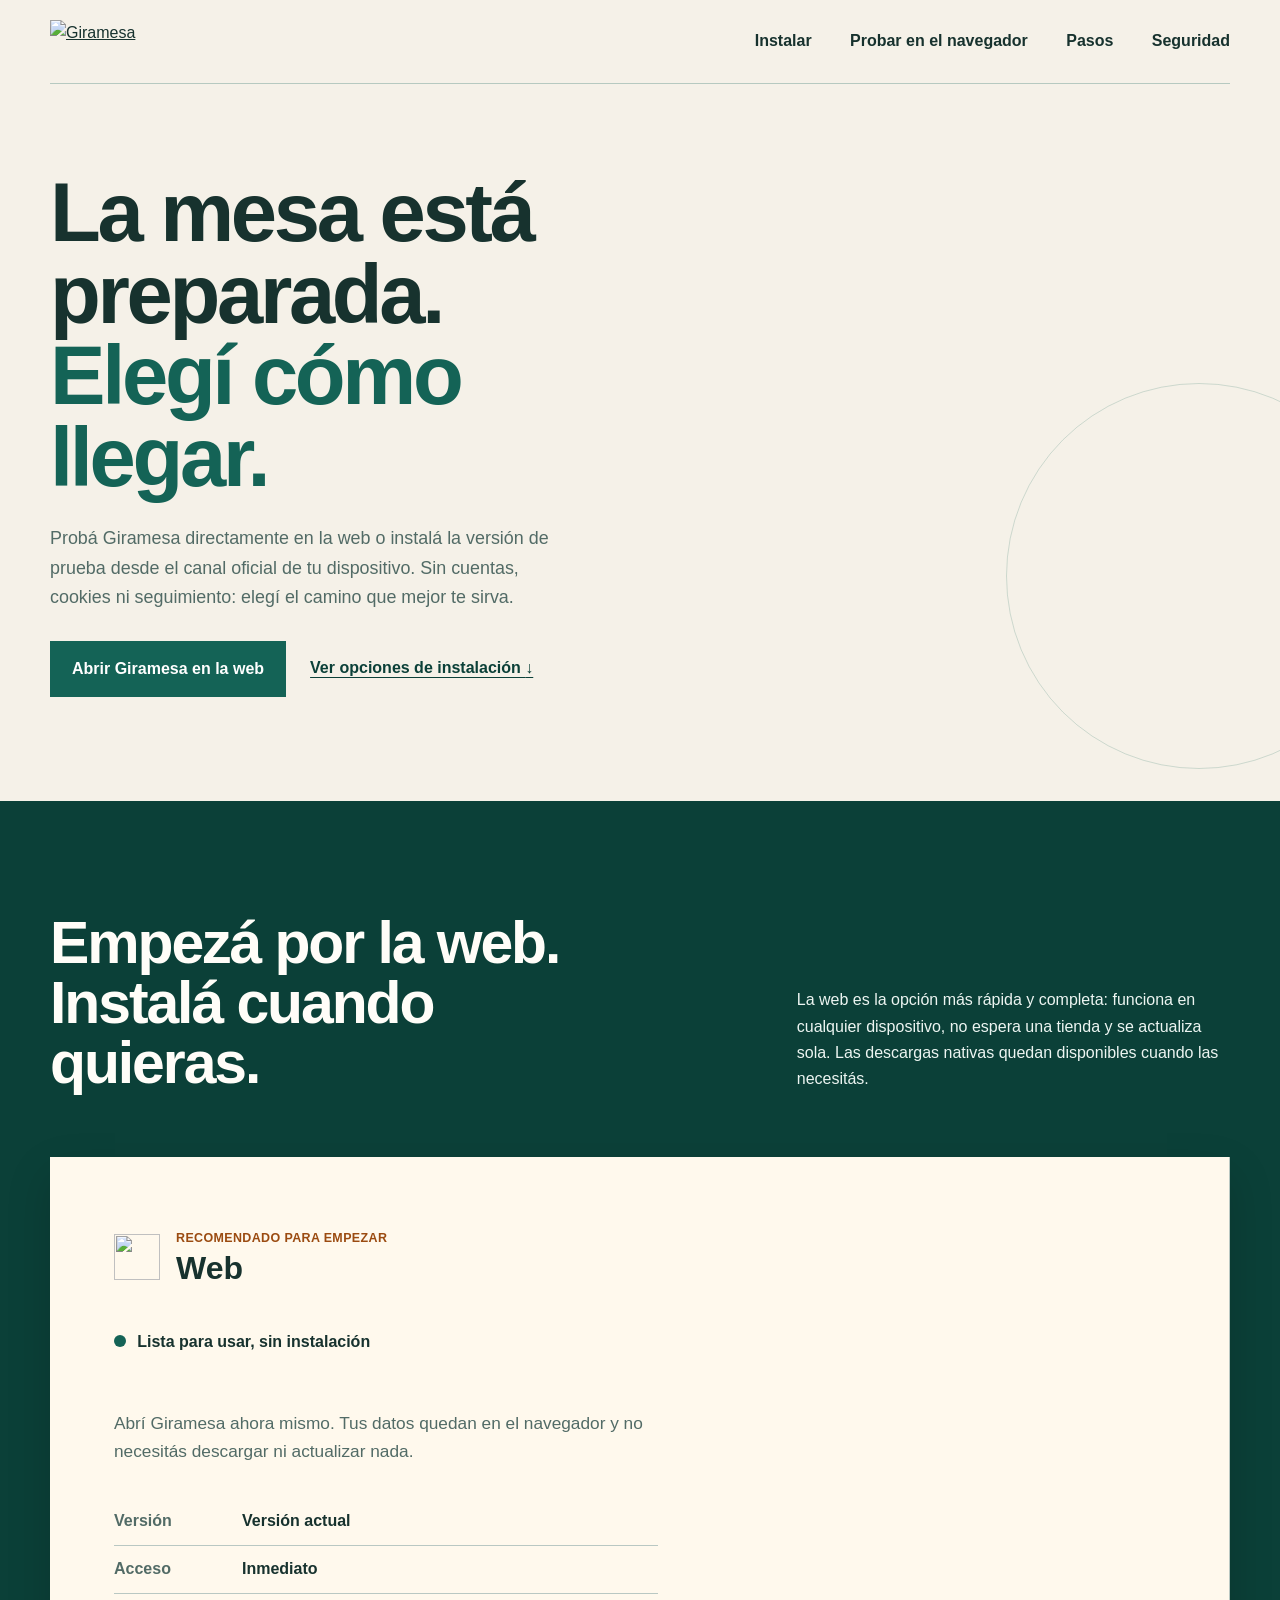
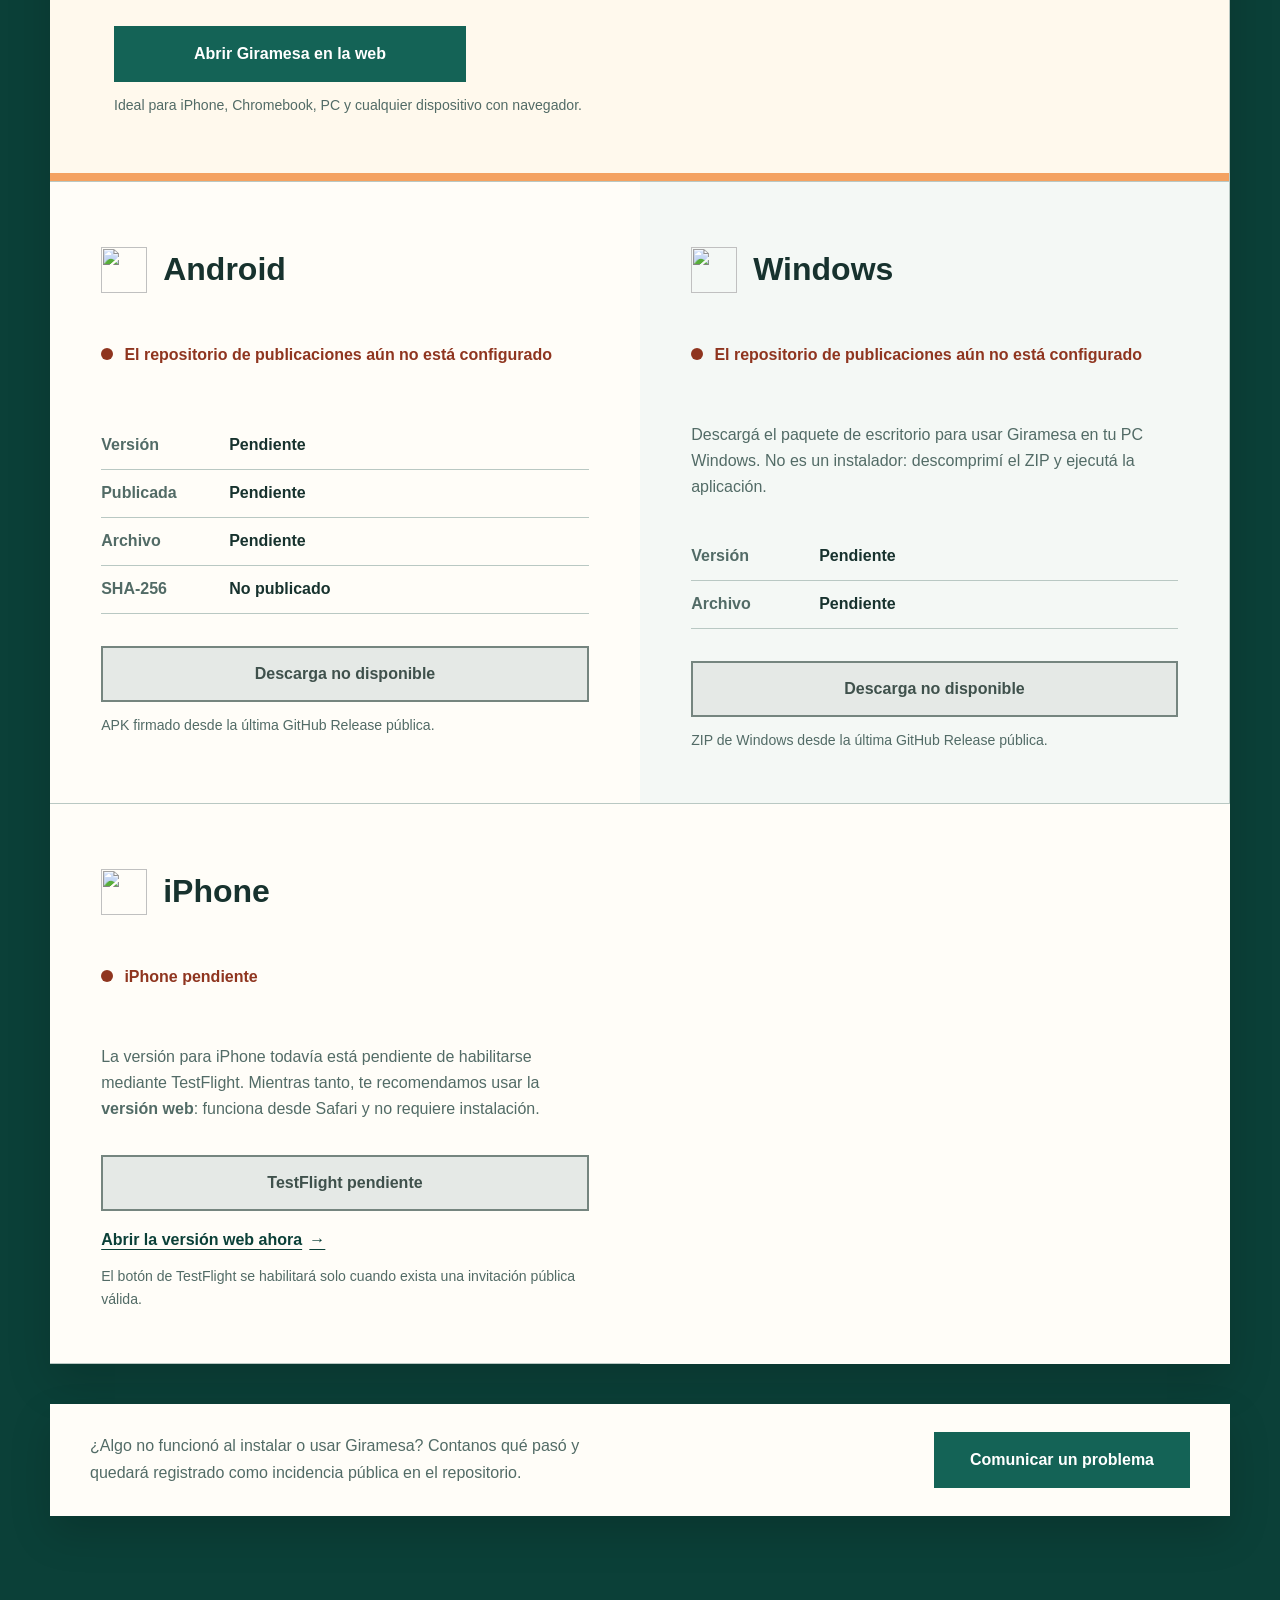
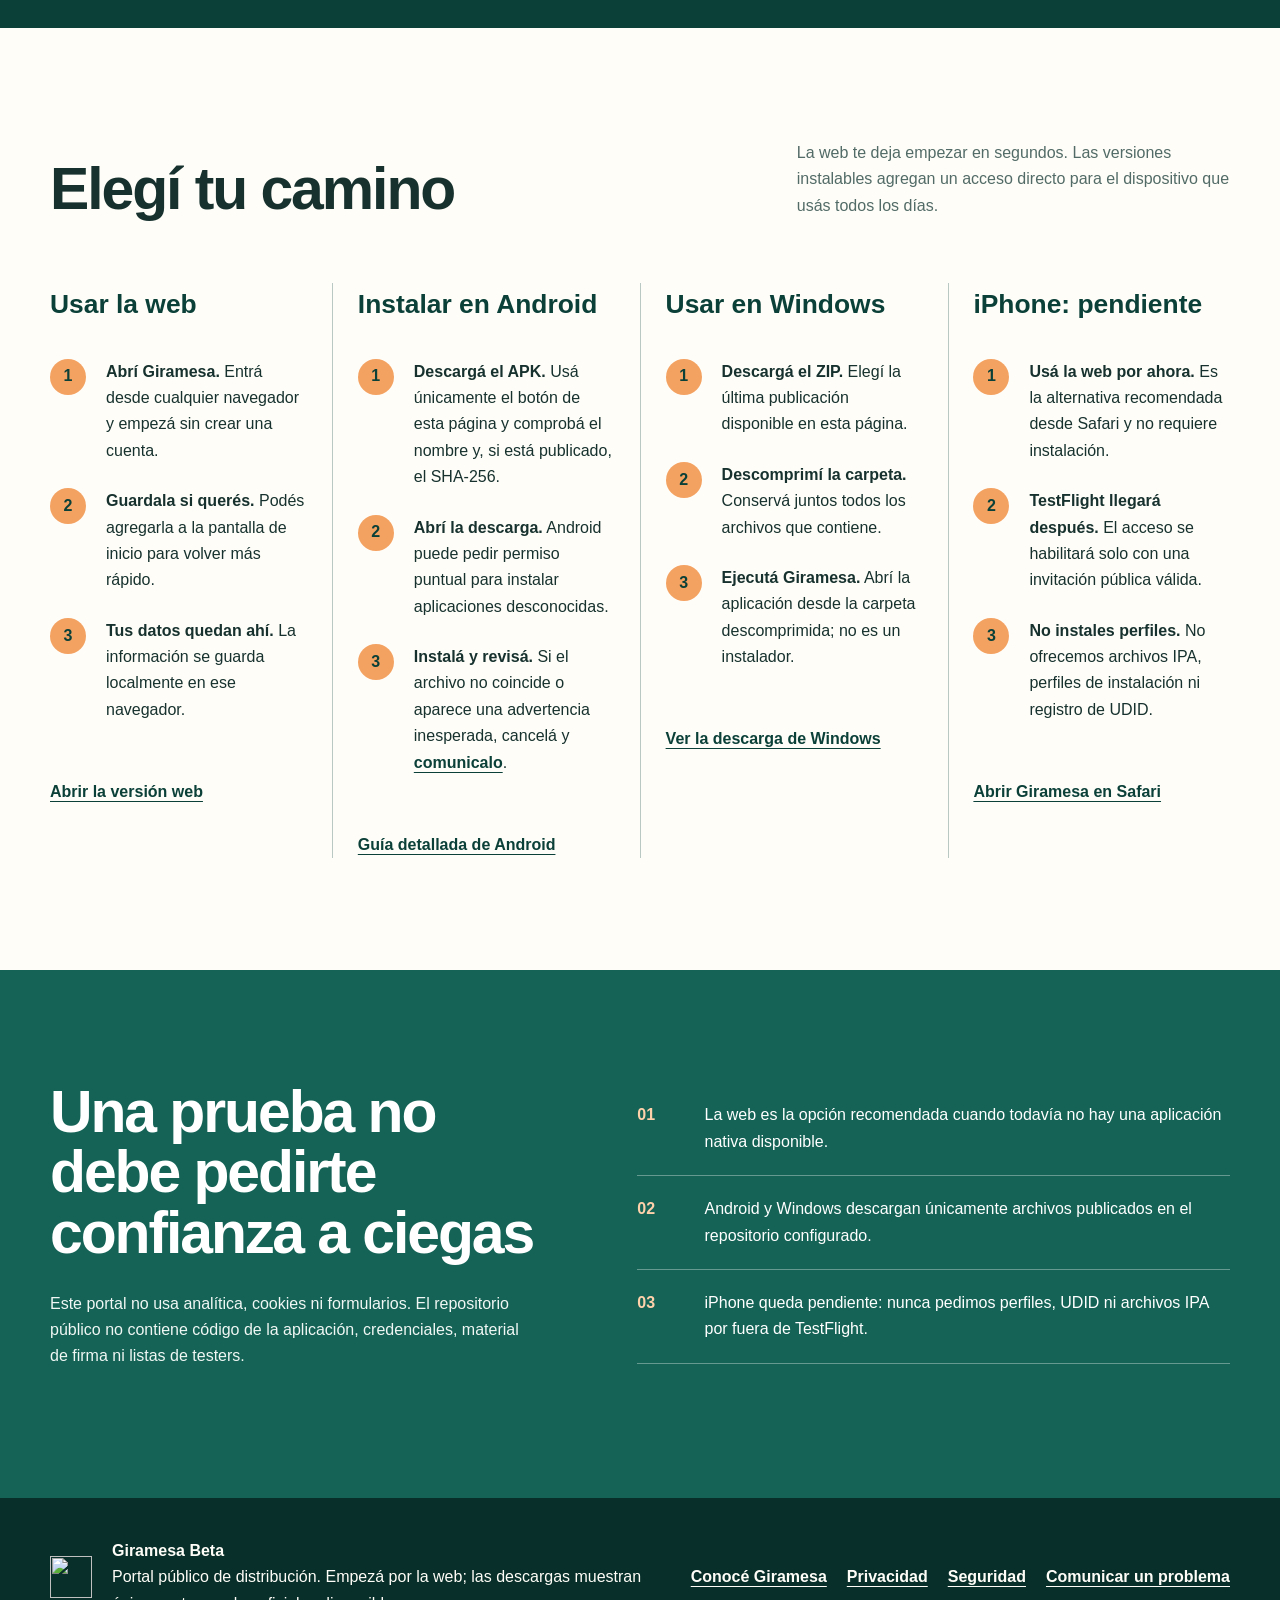
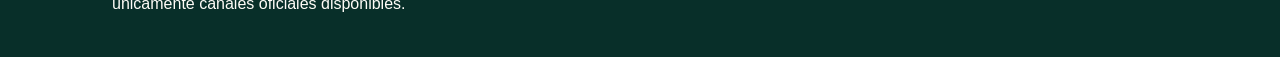
==== commit a4254371: "docs: publish the marketing landing under /landing/ Serve the Astro landing (built for base /girames" ====
--- a/docs/index.html
+++ b/docs/index.html
@@ -152,7 +152,7 @@
   <footer>
     <img src="assets/mark.svg" alt="" width="42" height="42">
     <p><strong>Giramesa Beta</strong><br>Portal público de distribución. Empezá por la web; las descargas muestran únicamente canales oficiales disponibles.</p>
-    <div><a href="https://github.com/alfonsoautomatiza/giramesa-beta/blob/main/PRIVACY.md">Privacidad</a><a href="https://github.com/alfonsoautomatiza/giramesa-beta/blob/main/SECURITY.md">Seguridad</a><a id="feedback-link" href="https://github.com/alfonsoautomatiza/giramesa-beta/issues/new?template=bug-report.yml" rel="noopener noreferrer">Comunicar un problema</a></div>
+    <div><a href="./landing/">Conocé Giramesa</a><a href="https://github.com/alfonsoautomatiza/giramesa-beta/blob/main/PRIVACY.md">Privacidad</a><a href="https://github.com/alfonsoautomatiza/giramesa-beta/blob/main/SECURITY.md">Seguridad</a><a id="feedback-link" href="https://github.com/alfonsoautomatiza/giramesa-beta/issues/new?template=bug-report.yml" rel="noopener noreferrer">Comunicar un problema</a></div>
   </footer>
 </body>
 </html>
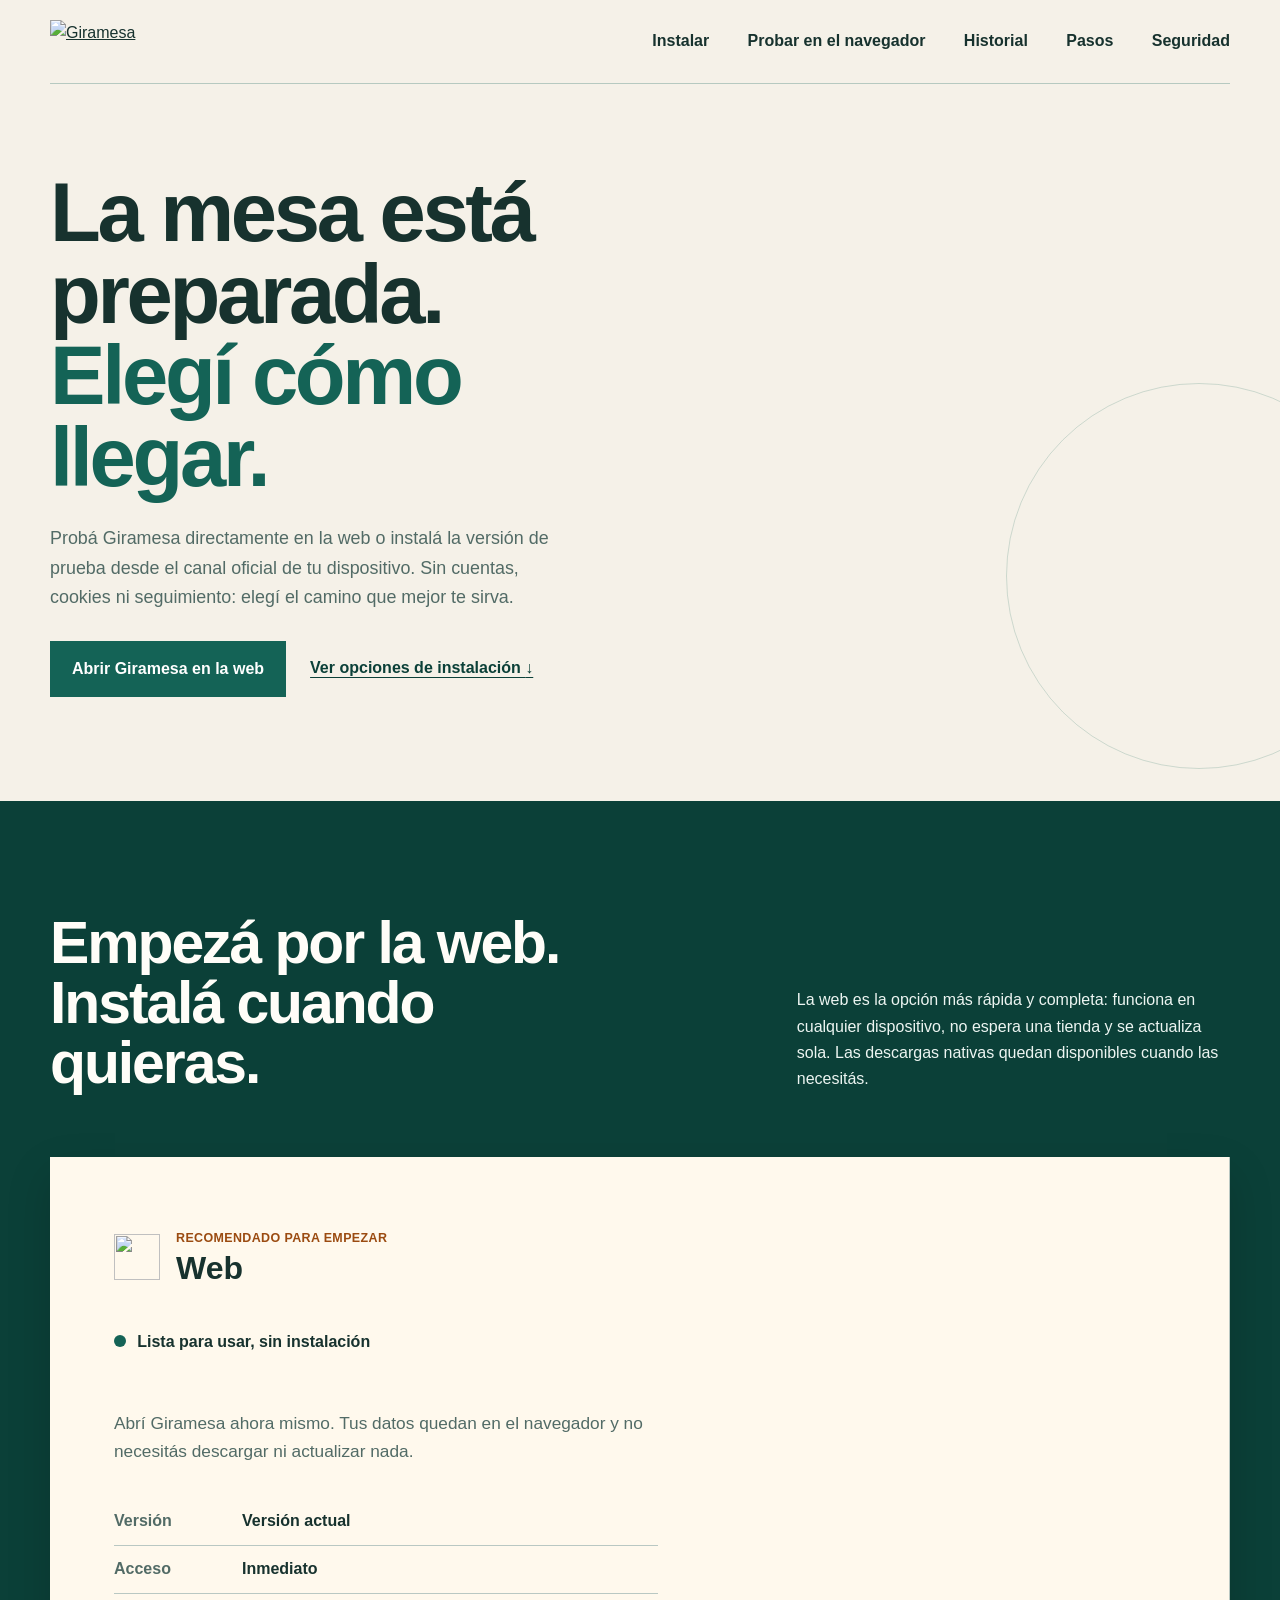
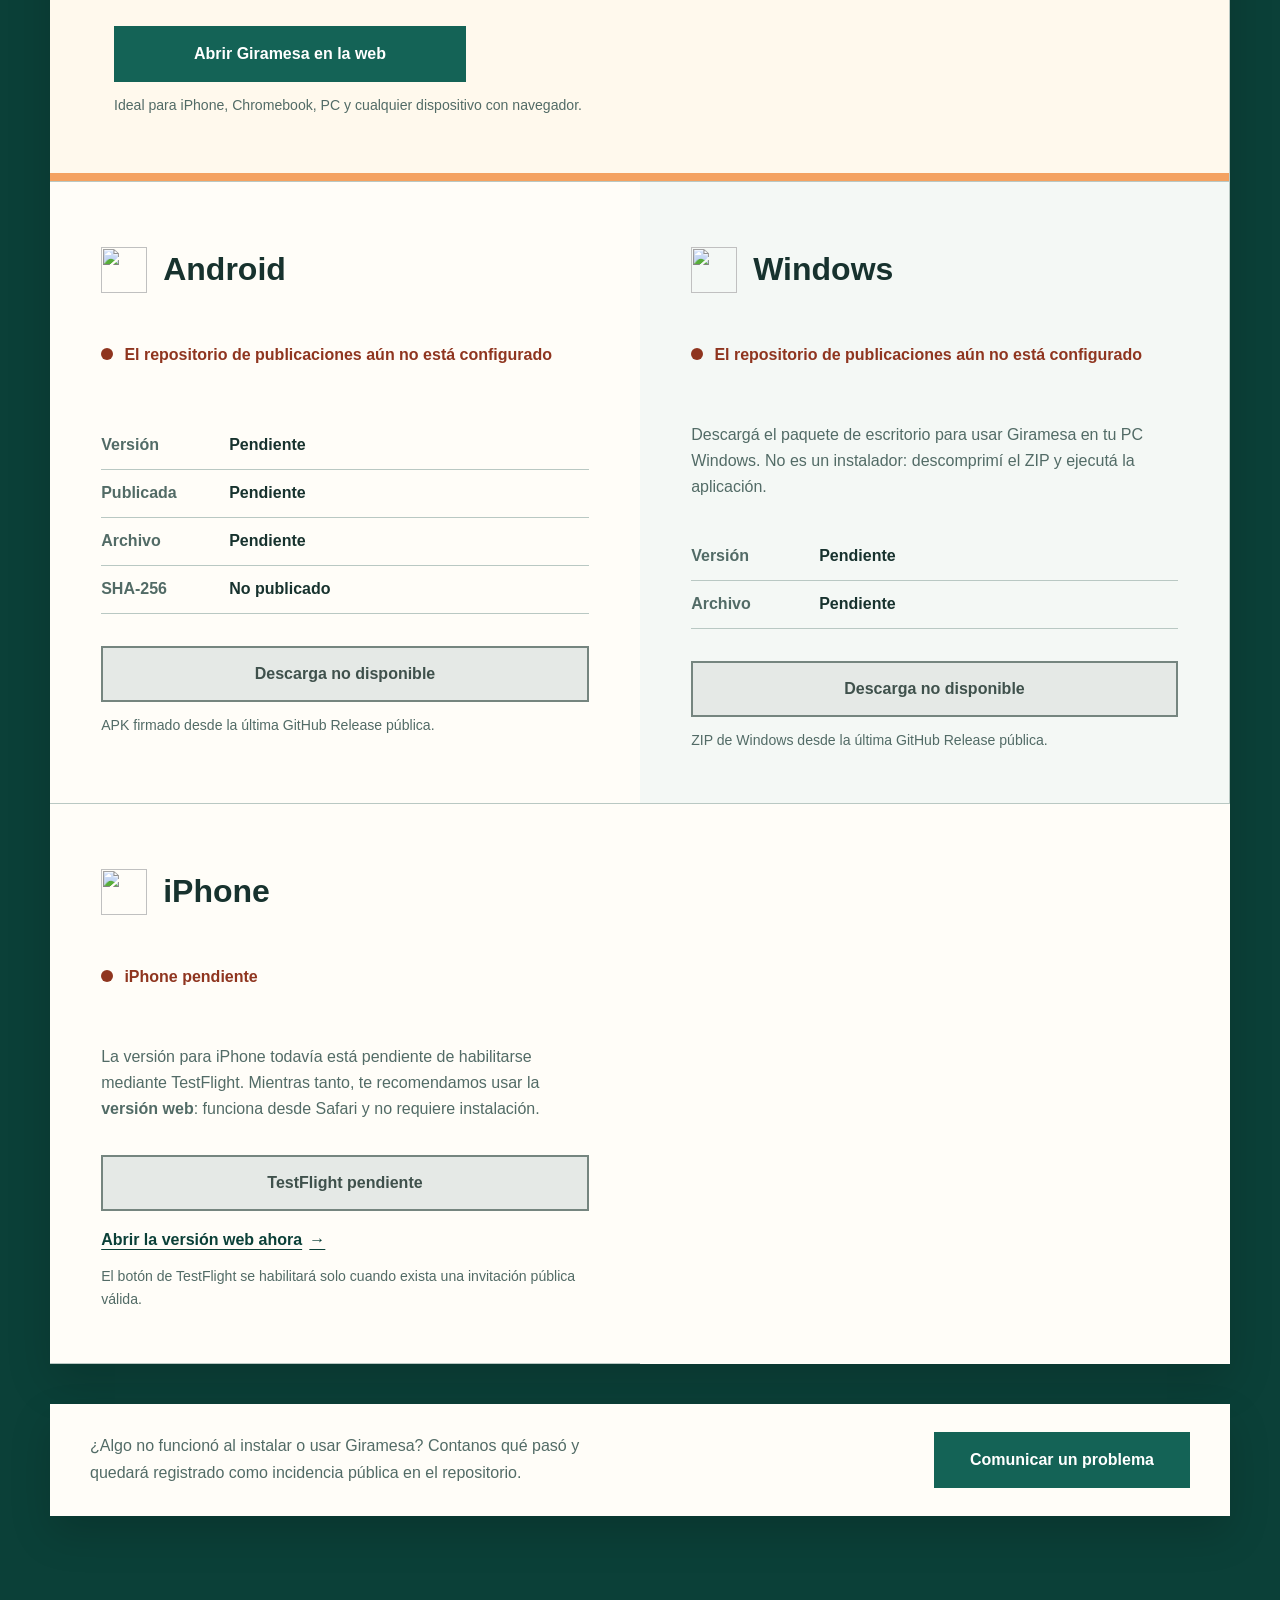
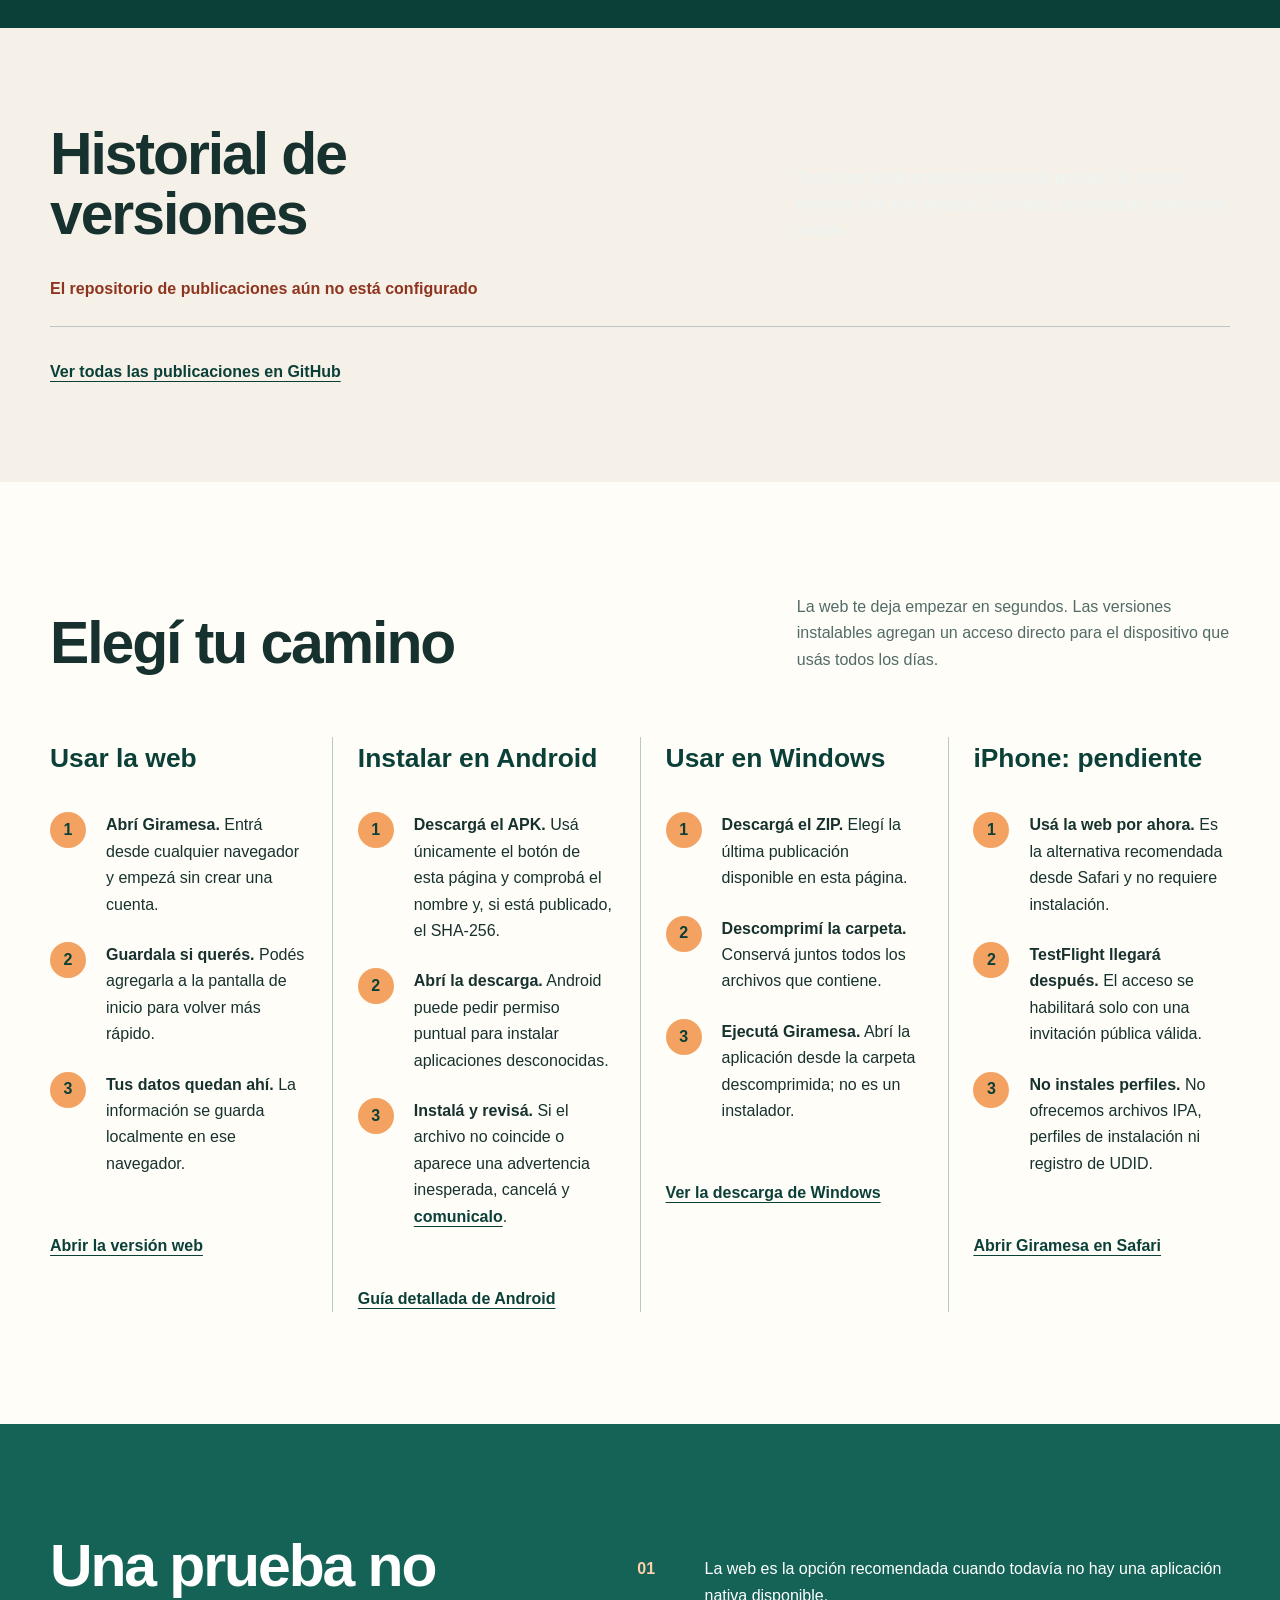
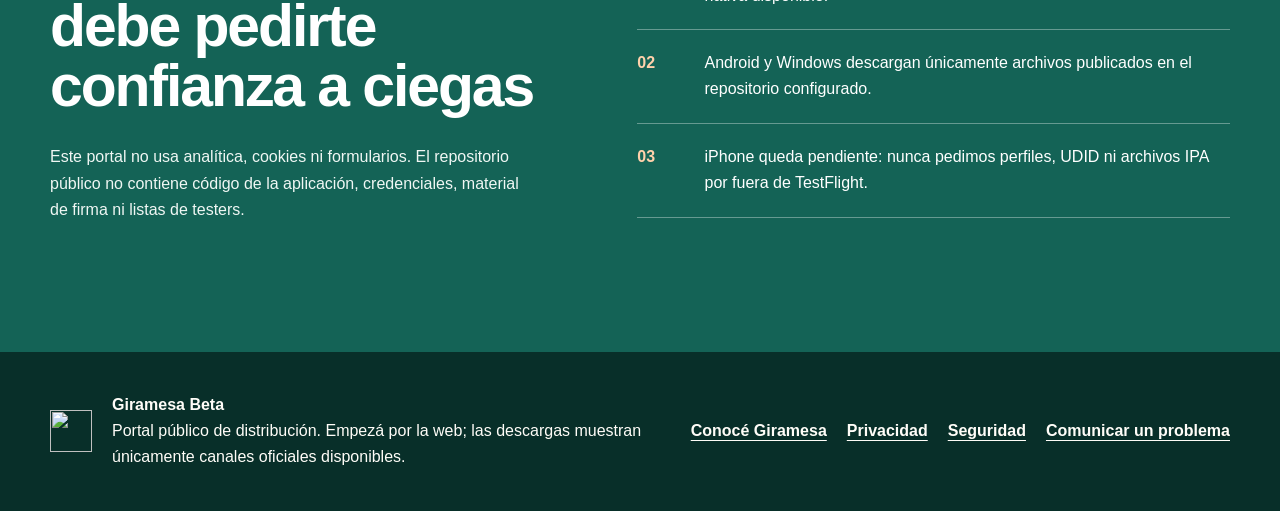
==== commit 3f6e273b: "feat(portal): bounded release history from public GitHub API Adds a release history section fed by /" ====
--- a/docs/index.html
+++ b/docs/index.html
@@ -17,7 +17,7 @@
   <header class="site-header">
     <a class="brand" href="#inicio" aria-label="Giramesa, inicio"><img src="assets/wordmark.svg" alt="Giramesa" width="214" height="52"></a>
     <nav aria-label="Navegación principal">
-      <a href="#descargas">Instalar</a><a href="./app/">Probar en el navegador</a><a href="#pasos">Pasos</a><a href="#seguridad">Seguridad</a>
+      <a href="#descargas">Instalar</a><a href="./app/">Probar en el navegador</a><a href="#historial">Historial</a><a href="#pasos">Pasos</a><a href="#seguridad">Seguridad</a>
     </nav>
   </header>
   <main id="contenido">
@@ -99,6 +99,12 @@
         <a class="button primary" href="https://github.com/alfonsoautomatiza/giramesa-beta/issues/new?template=bug-report.yml" rel="noopener noreferrer">Comunicar un problema</a>
       </div>
     </section>
+    <section class="history" id="historial" aria-labelledby="history-title" aria-busy="true">
+      <div class="section-heading compact"><h2 id="history-title">Historial de versiones</h2><p>Todas las publicaciones públicas de prueba, de la más reciente a la más antigua. Las notas se muestran como texto simple.</p></div>
+      <p class="history-status" id="release-history-status" role="status" aria-live="polite" data-state="loading">Consultando el historial de publicaciones…</p>
+      <ol class="history-list" id="release-history-list" aria-labelledby="history-title"></ol>
+      <a class="doc-link" href="https://github.com/alfonsoautomatiza/giramesa-beta/releases" rel="noopener noreferrer">Ver todas las publicaciones en GitHub</a>
+    </section>
     <section class="steps" id="pasos" aria-labelledby="steps-title">
       <div class="section-heading compact"><h2 id="steps-title">Elegí tu camino</h2><p>La web te deja empezar en segundos. Las versiones instalables agregan un acceso directo para el dispositivo que usás todos los días.</p></div>
       <div class="step-lanes">
--- a/docs/styles.css
+++ b/docs/styles.css
@@ -154,3 +154,13 @@
   html { scroll-behavior: auto; }
   *, *::before, *::after { animation-duration: .01ms !important; animation-iteration-count: 1 !important; transition-duration: .01ms !important; }
 }
+.history { padding: 6rem max(20px, calc((100% - 1180px) / 2)); background: var(--cream); }
+.history .section-heading { margin-bottom: 2rem; }
+.history-status { margin-bottom: 1.5rem; font-weight: 700; }
+.history-status[data-state="unavailable"] { color: var(--error); }
+.history-status[data-state="empty"], .history-status[data-state="loading"] { color: var(--muted); }
+.history-list { margin: 0 0 2rem; padding: 0; list-style: none; border-top: 1px solid var(--line); }
+.history-item { padding: 1.5rem 0; border-bottom: 1px solid var(--line); }
+.history-item h3 { margin-bottom: .25rem; font-size: 1.35rem; overflow-wrap: anywhere; }
+.history-meta { margin-bottom: .5rem; color: var(--muted); font-weight: 700; }
+.history-notes { max-width: 72ch; margin-bottom: .75rem; overflow-wrap: anywhere; }
